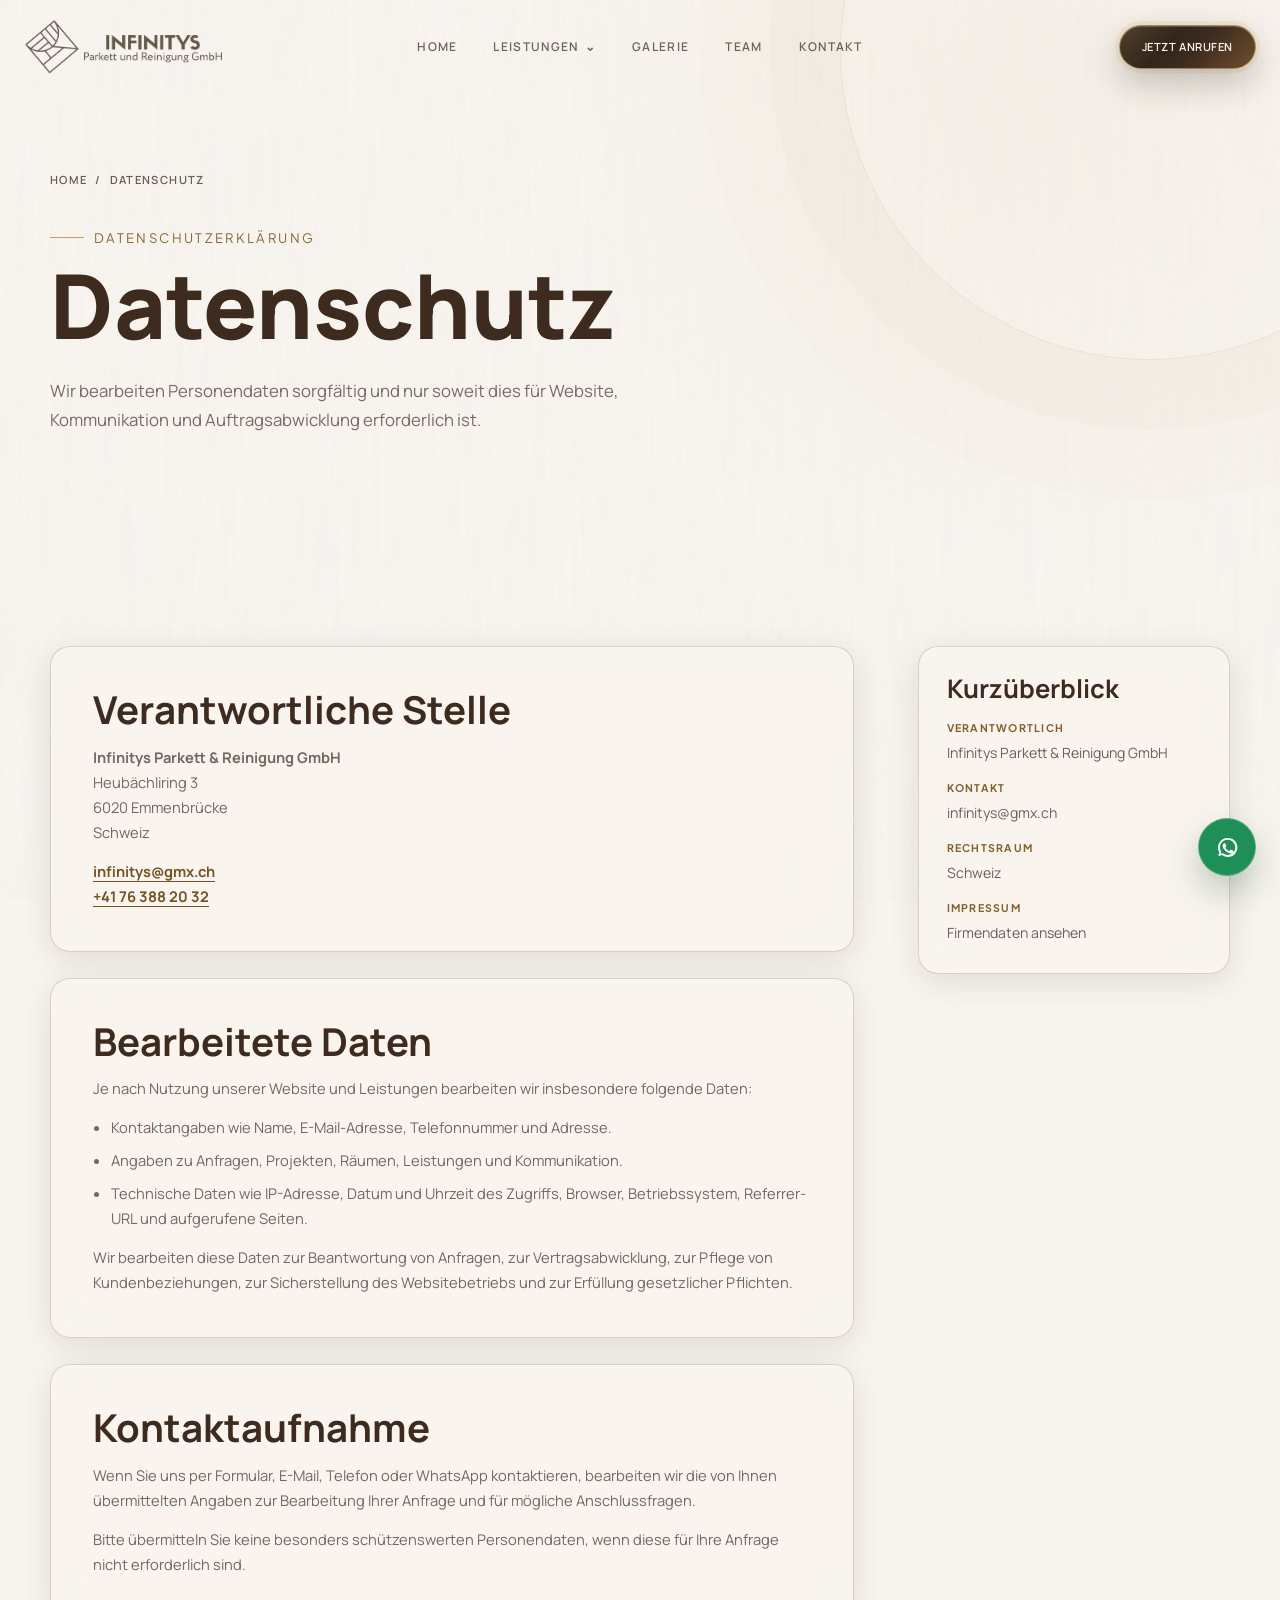
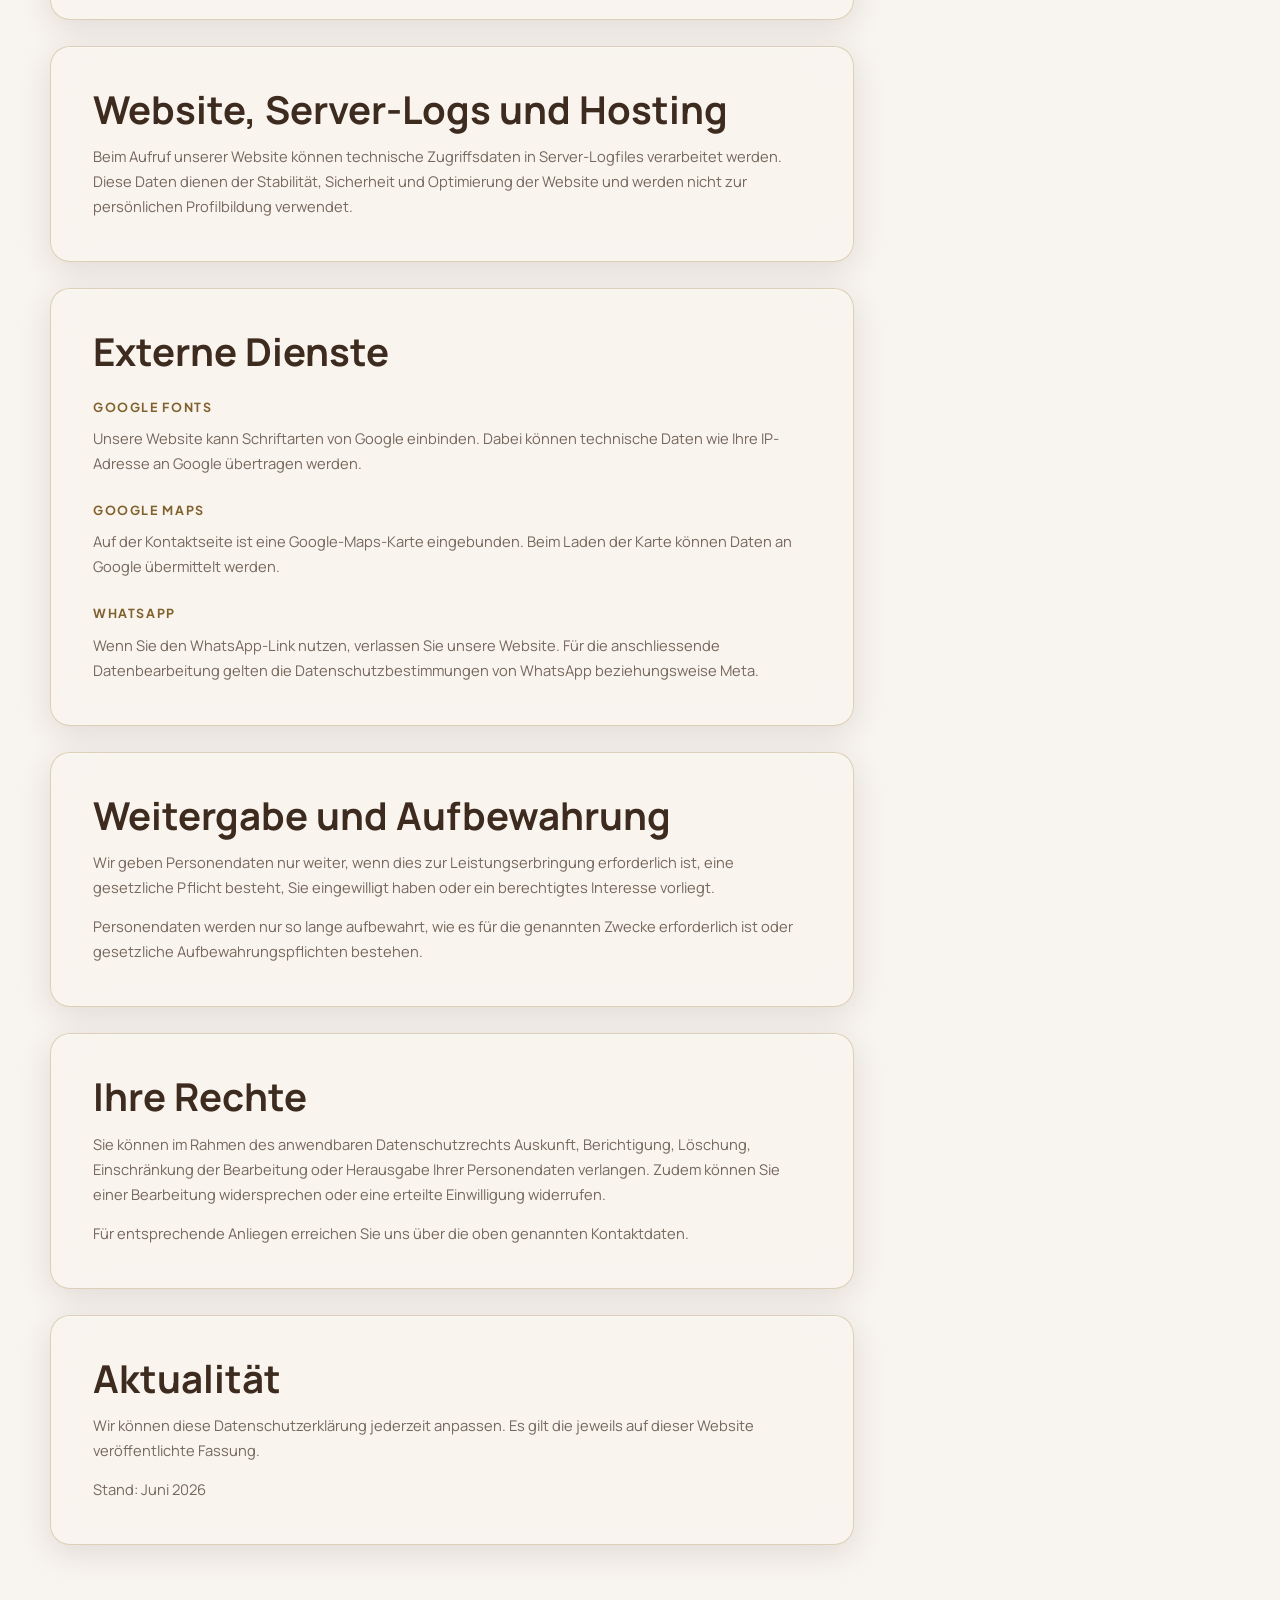
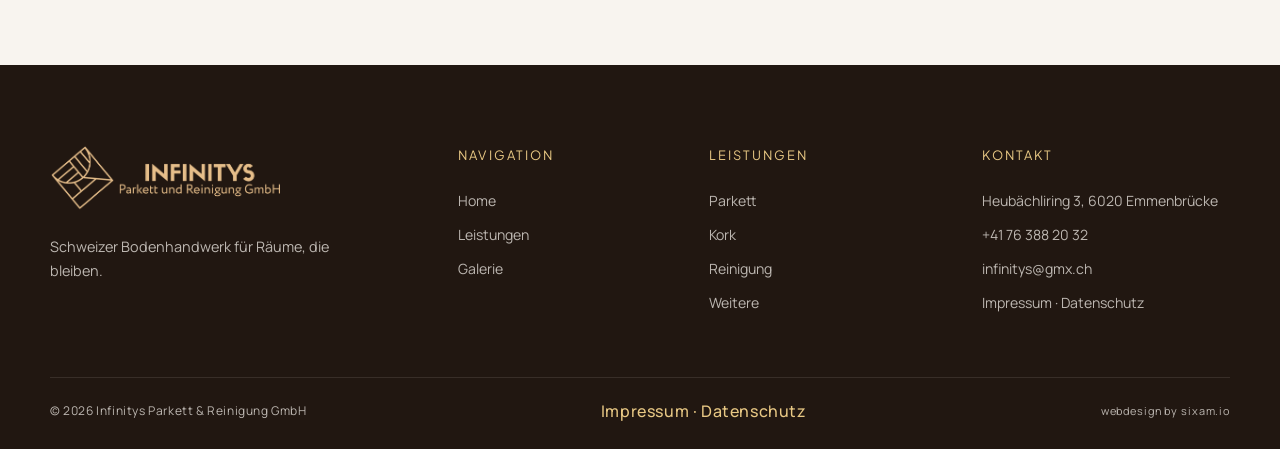
==== datenschutz.html @ 50e0384f "Initial website version" ====
<!DOCTYPE html>
<html lang="de">
<head>
  <meta charset="UTF-8">
  <meta name="viewport" content="width=device-width, initial-scale=1.0">
  <meta name="description" content="Datenschutzerklärung der Infinitys Parkett & Reinigung GmbH für Website, Kontaktaufnahme und externe Dienste.">
  <title>Datenschutz | Infinitys Parkett</title>
  <link rel="stylesheet" href="css/base.css">
  <link rel="stylesheet" href="css/nav.css">
  <link rel="stylesheet" href="css/animations.css">
  <link rel="stylesheet" href="css/pages.css">
  <link rel="icon" type="image/png" href="assets/favicon.png">
</head>
<body>
  <header class="site-header"><div class="nav-shell"><a class="brand-logo" href="index.html"><img src="assets/logofull.png" alt="Infinitys Parkett"></a><nav class="desktop-nav" aria-label="Hauptnavigation"><a class="nav-link" href="index.html">Home</a><div class="nav-services"><button class="nav-link" type="button" aria-expanded="false" aria-haspopup="true">Leistungen <span>⌄</span></button><div class="dropdown-panel glass"><div class="dropdown-grid"><a class="dropdown-item" href="parkett.html">Parkett</a><a class="dropdown-item" href="kork.html">Kork</a><a class="dropdown-item" href="laminat.html">Laminat</a><a class="dropdown-item" href="teppich.html">Teppich</a><a class="dropdown-item" href="pvc.html">PVC</a><a class="dropdown-item" href="reinigung.html">Reinigung</a><a class="dropdown-item" href="weitere-leistungen.html">Weitere Leistungen</a></div></div></div><a class="nav-link" href="galerie.html">Galerie</a><a class="nav-link" href="team.html">Team</a><a class="nav-link" href="kontakt.html">Kontakt</a></nav><a class="btn btn-primary nav-cta" href="tel:+41763882032">Jetzt anrufen</a><button class="menu-toggle" type="button" aria-label="Menü öffnen" aria-expanded="false"><span class="menu-toggle-lines"></span></button></div></header>
  <nav class="mobile-menu" aria-label="Mobile Navigation"><div class="mobile-menu-inner"><a class="mobile-link" href="index.html">Home</a><button class="mobile-accordion-toggle" type="button" aria-expanded="false">Leistungen <span>+</span></button><div class="mobile-submenu"><a href="parkett.html">Parkett</a><a href="kork.html">Kork</a><a href="laminat.html">Laminat</a><a href="teppich.html">Teppich</a><a href="pvc.html">PVC</a><a href="reinigung.html">Reinigung</a><a href="weitere-leistungen.html">Weitere</a></div><a class="mobile-link" href="galerie.html">Galerie</a><a class="mobile-link" href="team.html">Team</a><a class="mobile-link" href="kontakt.html">Kontakt</a></div></nav>

  <main>
    <section class="page-hero">
      <div class="container" data-reveal>
        <nav class="breadcrumbs" aria-label="Breadcrumb"><a href="index.html">Home</a><span>/</span><span>Datenschutz</span></nav>
        <span class="section-kicker">Datenschutzerklärung</span>
        <h1 class="page-title">Datenschutz</h1>
        <p class="page-lead">Wir bearbeiten Personendaten sorgfältig und nur soweit dies für Website, Kommunikation und Auftragsabwicklung erforderlich ist.</p>
      </div>
    </section>

    <section class="section">
      <div class="container legal-layout">
        <div class="legal-content">
          <article class="legal-card glass">
            <h2>Verantwortliche Stelle</h2>
            <p><strong>Infinitys Parkett &amp; Reinigung GmbH</strong><br>Heubächliring 3<br>6020 Emmenbrücke<br>Schweiz</p>
            <p><a href="mailto:infinitys@gmx.ch">infinitys@gmx.ch</a><br><a href="tel:+41763882032">+41 76 388 20 32</a></p>
          </article>

          <article class="legal-card glass">
            <h2>Bearbeitete Daten</h2>
            <p>Je nach Nutzung unserer Website und Leistungen bearbeiten wir insbesondere folgende Daten:</p>
            <ul>
              <li>Kontaktangaben wie Name, E-Mail-Adresse, Telefonnummer und Adresse.</li>
              <li>Angaben zu Anfragen, Projekten, Räumen, Leistungen und Kommunikation.</li>
              <li>Technische Daten wie IP-Adresse, Datum und Uhrzeit des Zugriffs, Browser, Betriebssystem, Referrer-URL und aufgerufene Seiten.</li>
            </ul>
            <p>Wir bearbeiten diese Daten zur Beantwortung von Anfragen, zur Vertragsabwicklung, zur Pflege von Kundenbeziehungen, zur Sicherstellung des Websitebetriebs und zur Erfüllung gesetzlicher Pflichten.</p>
          </article>

          <article class="legal-card glass">
            <h2>Kontaktaufnahme</h2>
            <p>Wenn Sie uns per Formular, E-Mail, Telefon oder WhatsApp kontaktieren, bearbeiten wir die von Ihnen übermittelten Angaben zur Bearbeitung Ihrer Anfrage und für mögliche Anschlussfragen.</p>
            <p>Bitte übermitteln Sie keine besonders schützenswerten Personendaten, wenn diese für Ihre Anfrage nicht erforderlich sind.</p>
          </article>

          <article class="legal-card glass">
            <h2>Website, Server-Logs und Hosting</h2>
            <p>Beim Aufruf unserer Website können technische Zugriffsdaten in Server-Logfiles verarbeitet werden. Diese Daten dienen der Stabilität, Sicherheit und Optimierung der Website und werden nicht zur persönlichen Profilbildung verwendet.</p>
          </article>

          <article class="legal-card glass">
            <h2>Externe Dienste</h2>
            <h3>Google Fonts</h3>
            <p>Unsere Website kann Schriftarten von Google einbinden. Dabei können technische Daten wie Ihre IP-Adresse an Google übertragen werden.</p>
            <h3>Google Maps</h3>
            <p>Auf der Kontaktseite ist eine Google-Maps-Karte eingebunden. Beim Laden der Karte können Daten an Google übermittelt werden.</p>
            <h3>WhatsApp</h3>
            <p>Wenn Sie den WhatsApp-Link nutzen, verlassen Sie unsere Website. Für die anschliessende Datenbearbeitung gelten die Datenschutzbestimmungen von WhatsApp beziehungsweise Meta.</p>
          </article>

          <article class="legal-card glass">
            <h2>Weitergabe und Aufbewahrung</h2>
            <p>Wir geben Personendaten nur weiter, wenn dies zur Leistungserbringung erforderlich ist, eine gesetzliche Pflicht besteht, Sie eingewilligt haben oder ein berechtigtes Interesse vorliegt.</p>
            <p>Personendaten werden nur so lange aufbewahrt, wie es für die genannten Zwecke erforderlich ist oder gesetzliche Aufbewahrungspflichten bestehen.</p>
          </article>

          <article class="legal-card glass">
            <h2>Ihre Rechte</h2>
            <p>Sie können im Rahmen des anwendbaren Datenschutzrechts Auskunft, Berichtigung, Löschung, Einschränkung der Bearbeitung oder Herausgabe Ihrer Personendaten verlangen. Zudem können Sie einer Bearbeitung widersprechen oder eine erteilte Einwilligung widerrufen.</p>
            <p>Für entsprechende Anliegen erreichen Sie uns über die oben genannten Kontaktdaten.</p>
          </article>

          <article class="legal-card glass">
            <h2>Aktualität</h2>
            <p>Wir können diese Datenschutzerklärung jederzeit anpassen. Es gilt die jeweils auf dieser Website veröffentlichte Fassung.</p>
            <p>Stand: Juni 2026</p>
          </article>
        </div>

        <aside class="legal-aside glass" data-reveal>
          <h2>Kurzüberblick</h2>
          <dl>
            <div><dt>Verantwortlich</dt><dd>Infinitys Parkett &amp; Reinigung GmbH</dd></div>
            <div><dt>Kontakt</dt><dd><a href="mailto:infinitys@gmx.ch">infinitys@gmx.ch</a></dd></div>
            <div><dt>Rechtsraum</dt><dd>Schweiz</dd></div>
            <div><dt>Impressum</dt><dd><a href="impressum.html">Firmendaten ansehen</a></dd></div>
          </dl>
        </aside>
      </div>
    </section>
  </main>

  <footer class="site-footer"><div class="container footer-main"><div class="footer-brand"><img src="assets/logofull.png" alt="Infinitys Parkett"><p>Schweizer Bodenhandwerk für Räume, die bleiben.</p></div><div><h2 class="footer-title">Navigation</h2><ul class="footer-links"><li><a href="index.html">Home</a></li><li><a href="leistungen.html">Leistungen</a></li><li><a href="galerie.html">Galerie</a></li></ul></div><div><h2 class="footer-title">Leistungen</h2><ul class="footer-links"><li><a href="parkett.html">Parkett</a></li><li><a href="kork.html">Kork</a></li><li><a href="reinigung.html">Reinigung</a></li><li><a href="weitere-leistungen.html">Weitere</a></li></ul></div><div><h2 class="footer-title">Kontakt</h2><ul class="footer-links"><li>Heubächliring 3, 6020 Emmenbrücke</li><li><a href="tel:+41763882032">+41 76 388 20 32</a></li><li><a href="mailto:infinitys@gmx.ch">infinitys@gmx.ch</a></li><li><a href="impressum.html">Impressum</a> · <a href="datenschutz.html">Datenschutz</a></li></ul></div></div><div class="container footer-bottom"><span>© 2026 Infinitys Parkett &amp; Reinigung GmbH</span><strong><a href="impressum.html">Impressum</a> · <a href="datenschutz.html">Datenschutz</a></strong><a class="footer-credit" href="https://sixam.io" target="_blank" rel="noopener noreferrer">webdesign by sixam.io</a></div></footer>
  <script src="js/nav.js"></script><script src="js/reveal.js"></script>
</body>
</html>
---- css/base.css ----
@import url("https://fonts.googleapis.com/css2?family=Manrope:wght@400;500;600;700;800&family=Plus+Jakarta+Sans:wght@500;600;700&display=swap");

:root {
  --walnut: #3d2b1f;
  --walnut-deep: #211711;
  --oak-gold: #c5a059;
  --oak-light: #e8c884;
  --slate: #2f3542;
  --ivory: #f8f4ef;
  --cream: #ede8e0;
  --mist: rgba(255, 255, 255, 0.08);
  --border-glass: rgba(255, 255, 255, 0.14);
  --glass: rgba(248, 244, 239, 0.58);
  --glass-border: rgba(151, 112, 46, 0.28);
  --shadow-soft: 0 8px 32px rgba(61, 43, 31, 0.12), inset 0 1px 0 rgba(255, 255, 255, 0.35);
  --shadow-deep: 0 24px 70px rgba(41, 27, 18, 0.2), inset 0 1px 0 rgba(255, 255, 255, 0.35);
  --font-display: "Manrope", Arial, sans-serif;
  --font-body: "Manrope", Arial, sans-serif;
  --font-label: "Plus Jakarta Sans", Arial, sans-serif;
  --ease-organic: cubic-bezier(0.22, 1, 0.36, 1);
  --container: min(1180px, calc(100vw - 48px));
}

*,
*::before,
*::after {
  box-sizing: border-box;
}

html {
  scroll-behavior: smooth;
}

body {
  margin: 0;
  color: var(--walnut);
  background-color: var(--ivory);
  font-family: var(--font-body);
  font-size: 16px;
  line-height: 1.7;
  -webkit-font-smoothing: antialiased;
}

body::before {
  position: fixed;
  z-index: -1;
  inset: 0;
  content: "";
  pointer-events: none;
  opacity: 0.42;
  background-image:
    url("data:image/svg+xml,%3Csvg viewBox='0 0 220 220' xmlns='http://www.w3.org/2000/svg'%3E%3Cfilter id='n'%3E%3CfeTurbulence type='fractalNoise' baseFrequency='.62 .035' numOctaves='3' stitchTiles='stitch'/%3E%3C/filter%3E%3Crect width='100%25' height='100%25' filter='url(%23n)' opacity='.07'/%3E%3C/svg%3E"),
    radial-gradient(circle at 80% 10%, rgba(197, 160, 89, 0.14), transparent 35%);
}

body.menu-open {
  overflow: hidden;
}

img,
svg {
  display: block;
  max-width: 100%;
}

img {
  height: auto;
}

a {
  color: inherit;
  text-decoration: none;
}

a:focus-visible,
button:focus-visible,
input:focus-visible,
textarea:focus-visible,
select:focus-visible {
  outline: 3px solid var(--oak-gold);
  outline-offset: 4px;
}

button,
input,
textarea,
select {
  font: inherit;
}

button {
  color: inherit;
}

::selection {
  color: var(--ivory);
  background: var(--oak-gold);
}

.container {
  width: var(--container);
  margin-inline: auto;
}

.section {
  position: relative;
  padding: 120px 0;
}

.section-kicker {
  display: inline-flex;
  align-items: center;
  gap: 10px;
  margin-bottom: 18px;
  color: #896b34;
  font-family: var(--font-label);
  font-size: 0.82rem;
  letter-spacing: 0.18em;
  line-height: 1;
  text-transform: uppercase;
}

.section-kicker::before {
  width: 34px;
  height: 1px;
  content: "";
  background: var(--oak-gold);
}

.section-heading {
  max-width: 720px;
  margin: 0;
  font-family: var(--font-display);
  font-size: clamp(2.6rem, 5vw, 4.6rem);
  font-weight: 700;
  letter-spacing: 0;
  line-height: 1.02;
}

.section-heading em {
  color: #95743b;
  font-style: normal;
  font-weight: 500;
}

.section-copy {
  max-width: 560px;
  margin: 24px 0 0;
  color: rgba(61, 43, 31, 0.7);
}

.glass {
  border: 0.5px solid var(--glass-border);
  border-radius: 20px;
  background: var(--glass);
  box-shadow: var(--shadow-soft);
  backdrop-filter: blur(24px) saturate(160%);
  -webkit-backdrop-filter: blur(24px) saturate(160%);
}

.btn {
  position: relative;
  display: inline-flex;
  min-height: 54px;
  align-items: center;
  justify-content: center;
  gap: 12px;
  overflow: hidden;
  padding: 0 28px;
  border: 1px solid transparent;
  border-radius: 999px;
  font-size: 0.82rem;
  font-weight: 600;
  letter-spacing: 0.05em;
  line-height: 1;
  text-transform: uppercase;
  transition: transform 220ms var(--ease-organic), box-shadow 220ms ease, background 220ms ease, border-color 220ms ease;
}

.btn:hover {
  transform: translateY(-2px);
}

.btn-primary {
  color: var(--ivory);
  border-color: rgba(232, 200, 132, 0.58);
  background:
    linear-gradient(135deg, rgba(232, 200, 132, 0.24), transparent 38%),
    linear-gradient(135deg, var(--walnut-deep), var(--walnut) 56%, #6e4f2b);
  box-shadow:
    0 14px 34px rgba(33, 23, 17, 0.24),
    0 0 0 4px rgba(197, 160, 89, 0.12),
    inset 0 1px 0 rgba(255, 255, 255, 0.2);
}

.btn-primary:hover {
  border-color: rgba(232, 200, 132, 0.82);
  background:
    linear-gradient(135deg, rgba(232, 200, 132, 0.32), transparent 40%),
    linear-gradient(135deg, #130d09, var(--walnut-deep) 54%, #7d5a30);
  box-shadow:
    0 18px 42px rgba(33, 23, 17, 0.32),
    0 0 0 5px rgba(197, 160, 89, 0.18),
    inset 0 1px 0 rgba(255, 255, 255, 0.24);
}

.btn-ghost {
  border-color: rgba(61, 43, 31, 0.3);
  color: var(--walnut);
  background: rgba(248, 244, 239, 0.42);
}

.btn-ghost:hover {
  border-color: rgba(61, 43, 31, 0.52);
  background: rgba(255, 255, 255, 0.68);
}

.dark-section .btn-primary,
.cta-banner .btn-primary {
  color: var(--walnut-deep);
  background: var(--ivory);
  box-shadow: 0 10px 24px rgba(0, 0, 0, 0.14);
}

.dark-section .btn-primary:hover,
.cta-banner .btn-primary:hover {
  background: #ffffff;
  box-shadow: 0 14px 30px rgba(0, 0, 0, 0.2);
}

.whatsapp-float {
  position: fixed;
  z-index: 1100;
  right: 24px;
  bottom: 24px;
  display: grid;
  width: 58px;
  height: 58px;
  place-items: center;
  border: 1px solid rgba(255, 255, 255, 0.24);
  border-radius: 50%;
  color: #ffffff;
  background: #1f8f58;
  box-shadow: 0 16px 34px rgba(20, 82, 53, 0.26);
  transition: transform 220ms var(--ease-organic), box-shadow 220ms ease, background 220ms ease;
}

.whatsapp-float:hover {
  transform: translateY(-3px);
  background: #187a4a;
  box-shadow: 0 20px 42px rgba(20, 82, 53, 0.32);
}

.whatsapp-float svg {
  width: 29px;
  height: 29px;
  fill: currentColor;
}

.text-link {
  display: inline-flex;
  align-items: center;
  gap: 10px;
  color: #80632e;
  font-size: 0.78rem;
  font-weight: 600;
  letter-spacing: 0.1em;
  text-transform: uppercase;
}

.text-link span {
  transition: transform 250ms var(--ease-organic);
}

.text-link:hover span {
  transform: translateX(5px);
}

.wood-image {
  position: relative;
  overflow: hidden;
  background:
    linear-gradient(125deg, rgba(32, 22, 15, 0.15), rgba(197, 160, 89, 0.28)),
    repeating-linear-gradient(96deg, #4c3425 0 17px, #6e4b31 18px 38px, #bd9454 39px 40px);
}

.wood-image::after {
  position: absolute;
  inset: 0;
  content: "";
  opacity: 0.6;
  background:
    radial-gradient(ellipse at 15% 30%, transparent 0 8%, rgba(255, 255, 255, 0.12) 8.4% 8.8%, transparent 9.2%),
    linear-gradient(135deg, rgba(255, 255, 255, 0.15), transparent 45%, rgba(20, 13, 8, 0.24));
  background-size: 180px 340px, 100% 100%;
  mix-blend-mode: soft-light;
}

.icon-box {
  display: grid;
  width: 52px;
  height: 52px;
  place-items: center;
  border: 1px solid rgba(197, 160, 89, 0.36);
  border-radius: 16px;
  color: #8b6b34;
  background: rgba(255, 255, 255, 0.32);
}

.icon-box svg {
  width: 25px;
  height: 25px;
  fill: none;
  stroke: currentColor;
  stroke-linecap: round;
  stroke-linejoin: round;
  stroke-width: 1.35;
}

.site-footer {
  color: rgba(248, 244, 239, 0.72);
  background: var(--walnut-deep);
}

.footer-main {
  display: grid;
  grid-template-columns: 1.5fr 0.8fr 0.9fr 1.1fr;
  gap: 70px;
  padding: 80px 0 62px;
}

.footer-brand img {
  width: 230px;
  margin-bottom: 24px;
}

.footer-brand p {
  max-width: 320px;
  margin: 0;
  font-size: 0.9rem;
}

.footer-title {
  margin: 0 0 22px;
  color: var(--oak-light);
  font-family: var(--font-label);
  font-size: 0.8rem;
  font-weight: 400;
  letter-spacing: 0.16em;
  text-transform: uppercase;
}

.footer-links {
  display: grid;
  gap: 10px;
  margin: 0;
  padding: 0;
  list-style: none;
  font-size: 0.88rem;
}

.footer-links a {
  transition: color 200ms ease;
}

.footer-links a:hover {
  color: var(--oak-light);
}

.social-links {
  display: flex;
  gap: 10px;
  margin-top: 26px;
}

.social-links a {
  display: grid;
  width: 38px;
  height: 38px;
  place-items: center;
  border: 1px solid rgba(232, 200, 132, 0.25);
  border-radius: 50%;
  color: var(--oak-light);
  font-family: var(--font-label);
  font-size: 0.78rem;
  transition: background 200ms ease, color 200ms ease;
}

.social-links a:hover {
  color: var(--walnut-deep);
  background: var(--oak-light);
}

.footer-bottom {
  display: flex;
  align-items: center;
  justify-content: space-between;
  padding: 20px 0 24px;
  border-top: 1px solid rgba(248, 244, 239, 0.1);
  font-size: 0.75rem;
  letter-spacing: 0.05em;
}

.footer-bottom strong {
  color: var(--oak-light);
  font-family: var(--font-display);
  font-size: 1rem;
  font-style: normal;
  font-weight: 500;
}

.footer-credit {
  color: rgba(248, 244, 239, 0.72);
  font-size: 0.68rem;
  letter-spacing: 0.08em;
  text-transform: lowercase;
  transition: color 200ms ease;
}

.footer-credit:hover {
  color: var(--oak-light);
}

@media (max-width: 900px) {
  :root {
    --container: min(100% - 32px, 700px);
  }

  .section {
    padding: 88px 0;
  }

  .whatsapp-float {
    right: 18px;
    bottom: 18px;
    width: 54px;
    height: 54px;
  }

  .footer-main {
    grid-template-columns: 1.4fr 1fr;
    gap: 48px 30px;
  }
}

@media (max-width: 600px) {
  :root {
    --container: min(100% - 24px, 520px);
  }

  .section {
    padding: 72px 0;
  }

  .section-heading {
    max-width: 100%;
    font-size: clamp(2.35rem, 11vw, 3rem);
    line-height: 1.06;
    overflow-wrap: anywhere;
  }

  .section-copy {
    max-width: 100%;
  }

  .footer-main {
    grid-template-columns: 1fr;
    padding: 64px 0 44px;
  }

  .footer-bottom {
    display: grid;
    gap: 6px;
    justify-content: center;
    text-align: center;
  }
}
---- css/nav.css ----
.site-header {
  position: fixed;
  z-index: 1000;
  top: 0;
  right: 0;
  left: 0;
  transition: background 350ms ease, box-shadow 350ms ease, border-color 350ms ease;
}

.site-header.is-scrolled {
  border-bottom: 0.5px solid var(--glass-border);
  background: rgba(248, 244, 239, 0.76);
  box-shadow: 0 8px 28px rgba(61, 43, 31, 0.09);
  backdrop-filter: blur(24px) saturate(160%);
  -webkit-backdrop-filter: blur(24px) saturate(160%);
}

.nav-shell {
  display: grid;
  width: min(1320px, calc(100vw - 48px));
  height: 94px;
  margin: 0 auto;
  grid-template-columns: 1fr auto 1fr;
  align-items: center;
  gap: 30px;
  transition: height 350ms var(--ease-organic);
}

.is-scrolled .nav-shell {
  height: 76px;
}

.brand-logo {
  justify-self: start;
}

.brand-logo img {
  width: 198px;
  filter: brightness(0.42) sepia(0.45) saturate(0.8);
  transition: width 350ms var(--ease-organic);
}

.is-scrolled .brand-logo img {
  width: 174px;
}

.desktop-nav {
  display: flex;
  align-items: center;
  gap: 36px;
}

.nav-link {
  position: relative;
  padding: 34px 0;
  color: rgba(61, 43, 31, 0.72);
  font-size: 0.75rem;
  font-weight: 600;
  letter-spacing: 0.11em;
  text-transform: uppercase;
  transition: color 200ms ease, padding 350ms ease;
}

.is-scrolled .nav-link {
  padding: 25px 0;
}

.nav-link::after {
  position: absolute;
  right: 0;
  bottom: 26px;
  left: 0;
  height: 1px;
  content: "";
  transform: scaleX(0);
  transform-origin: right;
  background: var(--oak-gold);
  transition: transform 250ms var(--ease-organic), bottom 350ms ease;
}

.is-scrolled .nav-link::after {
  bottom: 18px;
}

.nav-link:hover,
.nav-link.active {
  color: var(--walnut);
}

.nav-link:hover::after,
.nav-link.active::after {
  transform: scaleX(1);
  transform-origin: left;
}

.nav-services {
  position: relative;
}

.nav-services .nav-link {
  display: flex;
  align-items: center;
  gap: 6px;
  border: 0;
  background: transparent;
  cursor: pointer;
}

.dropdown-panel {
  position: absolute;
  top: calc(100% - 7px);
  left: 50%;
  width: 540px;
  padding: 18px;
  opacity: 0;
  pointer-events: none;
  transform: translateX(-50%) translateY(-8px);
  clip-path: inset(0 0 100% 0 round 20px);
  transition: clip-path 420ms cubic-bezier(0.34, 1.56, 0.64, 1), opacity 240ms ease, transform 420ms var(--ease-organic);
}

.nav-services:hover .dropdown-panel,
.nav-services:focus-within .dropdown-panel,
.nav-services.is-open .dropdown-panel {
  opacity: 1;
  pointer-events: auto;
  transform: translateX(-50%) translateY(0);
  clip-path: inset(0 0 0 0 round 20px);
}

.dropdown-grid {
  display: grid;
  grid-template-columns: repeat(2, 1fr);
  gap: 5px;
}

.dropdown-item {
  display: flex;
  align-items: center;
  gap: 12px;
  padding: 13px;
  border-radius: 12px;
  color: rgba(61, 43, 31, 0.78);
  font-size: 0.82rem;
  font-weight: 500;
  transition: color 200ms ease, background 200ms ease, transform 200ms ease;
}

.dropdown-item svg {
  width: 18px;
  height: 18px;
  fill: none;
  stroke: var(--oak-gold);
  stroke-width: 1.4;
}

.dropdown-item:hover {
  color: var(--walnut);
  transform: translateX(3px);
  background: rgba(197, 160, 89, 0.12);
}

.nav-cta {
  min-height: 44px;
  justify-self: end;
  padding: 0 22px;
  font-size: 0.7rem;
}

.menu-toggle {
  display: none;
  width: 48px;
  height: 48px;
  place-items: center;
  padding: 0;
  border: 1px solid rgba(61, 43, 31, 0.16);
  border-radius: 50%;
  background: rgba(248, 244, 239, 0.5);
}

.menu-toggle-lines,
.menu-toggle-lines::before,
.menu-toggle-lines::after {
  display: block;
  width: 19px;
  height: 1.5px;
  content: "";
  background: var(--walnut);
  transition: transform 280ms ease, opacity 200ms ease;
}

.menu-toggle-lines {
  position: relative;
}

.menu-toggle-lines::before {
  position: absolute;
  transform: translateY(-6px);
}

.menu-toggle-lines::after {
  position: absolute;
  transform: translateY(6px);
}

.menu-toggle[aria-expanded="true"] .menu-toggle-lines {
  background: transparent;
}

.menu-toggle[aria-expanded="true"] .menu-toggle-lines::before {
  transform: rotate(45deg);
}

.menu-toggle[aria-expanded="true"] .menu-toggle-lines::after {
  transform: rotate(-45deg);
}

.mobile-menu {
  position: fixed;
  z-index: 999;
  inset: 0;
  display: grid;
  align-items: center;
  padding: 112px 24px 40px;
  opacity: 0;
  pointer-events: none;
  transform: translateY(-12px);
  color: var(--ivory);
  background: rgba(33, 23, 17, 0.97);
  transition: opacity 300ms ease, transform 350ms var(--ease-organic);
}

.mobile-menu.is-open {
  opacity: 1;
  pointer-events: auto;
  transform: translateY(0);
}

.mobile-menu-inner {
  display: grid;
  width: min(100%, 520px);
  margin: 0 auto;
  gap: 12px;
}

.mobile-link,
.mobile-accordion-toggle {
  display: flex;
  width: 100%;
  align-items: center;
  justify-content: space-between;
  padding: 6px 0;
  border: 0;
  color: var(--ivory);
  background: transparent;
  font-family: var(--font-display);
  font-size: clamp(2.4rem, 11vw, 4.5rem);
  line-height: 1;
  text-align: left;
}

.mobile-link.active {
  color: var(--oak-light);
}

.mobile-submenu {
  display: grid;
  max-height: 0;
  grid-template-columns: repeat(2, 1fr);
  gap: 0 16px;
  overflow: hidden;
  transition: max-height 400ms var(--ease-organic), padding 300ms ease;
}

.mobile-submenu.is-open {
  max-height: 290px;
  padding: 10px 0 18px;
}

.mobile-submenu a {
  padding: 8px 0;
  color: var(--oak-light);
  font-size: 0.76rem;
  letter-spacing: 0.1em;
  text-transform: uppercase;
}

@media (max-width: 1050px) {
  .desktop-nav,
  .nav-cta {
    display: none;
  }

  .nav-shell {
    width: min(100% - 32px, 900px);
    height: 80px;
    grid-template-columns: 1fr auto;
  }

  .brand-logo img,
  .is-scrolled .brand-logo img {
    width: 176px;
  }

  .menu-toggle {
    display: grid;
  }
}

@media (max-width: 600px) {
  .nav-shell {
    width: calc(100% - 24px);
  }

  .brand-logo img,
  .is-scrolled .brand-logo img {
    width: 158px;
  }
}
---- css/animations.css ----
.hero-reveal {
  opacity: 0;
  transform: translateY(24px);
  animation: hero-in 900ms var(--ease-organic) forwards;
}

.hero-reveal:nth-child(1) { animation-delay: 120ms; }
.hero-reveal:nth-child(2) { animation-delay: 200ms; }
.hero-reveal:nth-child(3) { animation-delay: 280ms; }
.hero-reveal:nth-child(4) { animation-delay: 360ms; }
.hero-reveal:nth-child(5) { animation-delay: 440ms; }

@keyframes hero-in {
  to {
    opacity: 1;
    transform: translateY(0);
  }
}

[data-reveal] {
  opacity: 0;
  transform: translateY(28px);
  transition: opacity 700ms ease-out, transform 700ms var(--ease-organic);
}

[data-reveal].is-visible {
  opacity: 1;
  transform: translateY(0);
}

[data-reveal-group] > * {
  opacity: 0;
  transform: translateY(28px);
  transition: opacity 650ms ease-out, transform 650ms var(--ease-organic);
}

[data-reveal-group].is-visible > * {
  opacity: 1;
  transform: translateY(0);
}

[data-reveal-group].is-visible > *:nth-child(2) { transition-delay: 60ms; }
[data-reveal-group].is-visible > *:nth-child(3) { transition-delay: 120ms; }
[data-reveal-group].is-visible > *:nth-child(4) { transition-delay: 180ms; }
[data-reveal-group].is-visible > *:nth-child(5) { transition-delay: 240ms; }
[data-reveal-group].is-visible > *:nth-child(6) { transition-delay: 300ms; }

@media (prefers-reduced-motion: reduce) {
  html {
    scroll-behavior: auto;
  }

  *,
  *::before,
  *::after {
    scroll-behavior: auto !important;
    animation-duration: 0.01ms !important;
    animation-iteration-count: 1 !important;
    transition-duration: 0.01ms !important;
  }

  [data-reveal],
  [data-reveal-group] > *,
  .hero-reveal {
    opacity: 1;
    transform: none;
  }
}
---- css/pages.css ----
.page-hero {
  position: relative;
  overflow: hidden;
  padding: 170px 0 92px;
}

.page-hero::after {
  position: absolute;
  z-index: -1;
  top: -260px;
  right: -180px;
  width: 620px;
  height: 620px;
  border: 1px solid rgba(197, 160, 89, 0.2);
  border-radius: 50%;
  content: "";
  box-shadow:
    0 0 0 70px rgba(197, 160, 89, 0.03),
    0 0 0 140px rgba(197, 160, 89, 0.02);
}

.breadcrumbs {
  display: flex;
  flex-wrap: wrap;
  gap: 8px;
  margin-bottom: 30px;
  color: rgba(61, 43, 31, 0.76);
  font-size: 0.7rem;
  font-weight: 600;
  letter-spacing: 0.12em;
  text-transform: uppercase;
}

.breadcrumbs a:hover {
  color: #84632d;
}

.page-title {
  max-width: 950px;
  margin: 0;
  font-family: var(--font-display);
  font-size: clamp(3.6rem, 7vw, 6.8rem);
  font-weight: 800;
  letter-spacing: 0;
  line-height: 0.95;
}

.page-title em {
  display: block;
  color: #947139;
  font-style: normal;
  font-weight: 500;
}

.page-lead {
  max-width: 620px;
  margin: 30px 0 0;
  color: rgba(61, 43, 31, 0.68);
  font-size: 1.05rem;
}

.dark-section {
  color: var(--ivory);
  background: var(--walnut);
}

.dark-section .section-kicker {
  color: var(--oak-light);
}

.dark-section .section-kicker::before {
  background: var(--oak-light);
}

.dark-section .section-copy {
  color: rgba(248, 244, 239, 0.68);
}

.services-overview {
  display: grid;
  grid-template-columns: repeat(2, 1fr);
  gap: 22px;
}

.overview-card {
  position: relative;
  min-height: 380px;
  overflow: hidden;
  padding: 38px;
  transition:
    transform 320ms var(--ease-organic),
    box-shadow 320ms ease;
}

.overview-card:nth-child(3n) {
  min-height: 450px;
}

.overview-card::before {
  position: absolute;
  top: 0;
  bottom: 0;
  left: 0;
  width: 3px;
  content: "";
  transform: scaleY(0);
  transform-origin: bottom;
  background: var(--oak-gold);
  transition: transform 280ms var(--ease-organic);
}

.overview-card:hover {
  transform: translateY(-5px);
  box-shadow: var(--shadow-deep);
}

.overview-card:hover::before {
  transform: scaleY(1);
  transform-origin: top;
}

.overview-card h2 {
  margin: 30px 0 12px;
  font-family: var(--font-display);
  font-size: 3rem;
  font-weight: 700;
  letter-spacing: 0;
  line-height: 1.05;
}

.overview-card p {
  max-width: 480px;
  margin: 0;
  color: rgba(61, 43, 31, 0.64);
  font-size: 0.9rem;
}

.benefit-list {
  display: grid;
  gap: 8px;
  margin: 22px 0 30px;
  padding: 0;
  list-style: none;
  color: rgba(61, 43, 31, 0.74);
  font-size: 0.8rem;
}

.benefit-list li::before {
  margin-right: 10px;
  color: var(--oak-gold);
  content: "—";
}

.service-feature {
  display: grid;
  grid-template-columns: 1fr 1fr;
  align-items: center;
  gap: clamp(50px, 9vw, 120px);
}

.service-feature.reverse .feature-image {
  order: 2;
}

.feature-image {
  min-height: 540px;
  border-radius: 22px 140px 22px 22px;
  box-shadow: var(--shadow-deep);
}

.service-feature.reverse .feature-image {
  border-radius: 140px 22px 22px 22px;
}

.feature-copy h2,
.detail-copy h2 {
  margin: 0 0 20px;
  font-family: var(--font-display);
  font-size: clamp(2.6rem, 4.6vw, 4.4rem);
  font-weight: 700;
  letter-spacing: 0;
  line-height: 1.02;
  overflow-wrap: anywhere;
}

.feature-copy p,
.detail-copy p {
  color: rgba(61, 43, 31, 0.68);
}

.detail-hero-grid {
  display: grid;
  grid-template-columns: 1.05fr 0.75fr;
  align-items: end;
  gap: 60px;
}

.detail-hero-grid > *,
.detail-grid > *,
.service-feature > * {
  min-width: 0;
}

.detail-hero-image {
  width: 100%;
  min-height: 440px;
  border-radius: 180px 180px 24px 24px;
  box-shadow: var(--shadow-deep);
}

.detail-hero-picture {
  display: block;
  max-width: 100%;
  aspect-ratio: 724 / 543;
  overflow: hidden;
}

.detail-hero-picture img {
  width: 100%;
  height: 100%;
  object-fit: cover;
}

.cleaning-image {
  position: relative;
  overflow: hidden;
  background:
    linear-gradient(145deg, rgba(61, 43, 31, 0.06), rgba(197, 160, 89, 0.28)),
    radial-gradient(
      circle at 72% 24%,
      rgba(255, 255, 255, 0.9) 0 8%,
      transparent 8.5%
    ),
    repeating-linear-gradient(135deg, #e9dfd0 0 24px, #f8f4ef 24px 48px);
}

.cleaning-image::after {
  position: absolute;
  inset: 24px;
  border: 1px solid rgba(197, 160, 89, 0.42);
  border-radius: 160px 160px 16px 16px;
  content: "";
}

.cleaning-services {
  grid-template-columns: repeat(3, 1fr);
}

.detail-grid {
  display: grid;
  grid-template-columns: 1.1fr 0.75fr;
  gap: clamp(50px, 9vw, 120px);
}

.detail-aside {
  align-self: start;
  padding: 32px;
}

.detail-aside h3 {
  margin: 0 0 18px;
  font-family: var(--font-display);
  font-size: 2rem;
}

.fact-list {
  display: grid;
  gap: 0;
  margin: 0;
  padding: 0;
  list-style: none;
}

.fact-list li {
  display: flex;
  justify-content: space-between;
  gap: 20px;
  padding: 13px 0;
  border-bottom: 1px solid rgba(61, 43, 31, 0.12);
  font-size: 0.78rem;
}

.fact-list strong {
  color: #80612e;
  font-weight: 600;
}

.steps-grid {
  display: grid;
  grid-template-columns: repeat(3, 1fr);
  gap: 18px;
  margin-top: 50px;
}

.step-card {
  padding: 30px;
}

.step-card span {
  color: #8c6a32;
  font-family: var(--font-display);
  font-size: 2rem;
  font-style: normal;
}

.step-card h3 {
  margin: 30px 0 9px;
  font-family: var(--font-display);
  font-size: 1.7rem;
}

.step-card p {
  margin: 0;
  color: rgba(61, 43, 31, 0.62);
  font-size: 0.82rem;
}

.gallery-filters {
  display: flex;
  flex-wrap: wrap;
  gap: 9px;
  margin-bottom: 40px;
}

.filter-btn {
  padding: 10px 20px;
  border: 1px solid rgba(61, 43, 31, 0.17);
  border-radius: 999px;
  color: rgba(61, 43, 31, 0.68);
  background: transparent;
  font-size: 0.72rem;
  font-weight: 600;
  letter-spacing: 0.08em;
  text-transform: uppercase;
  cursor: pointer;
  transition:
    color 220ms ease,
    background 220ms ease,
    border-color 220ms ease;
}

.filter-btn.active,
.filter-btn:hover {
  border-color: var(--oak-gold);
  color: var(--walnut-deep);
  background: var(--oak-gold);
}

.gallery-grid {
  columns: 3;
  column-gap: 16px;
}

.gallery-item {
  position: relative;
  width: 100%;
  min-height: 270px;
  margin: 0 0 16px;
  break-inside: avoid;
  overflow: hidden;
  border: 0;
  border-radius: 20px;
  cursor: pointer;
}

.gallery-item.tall {
  min-height: 500px;
}
.gallery-item.wide {
  min-height: 350px;
}
.gallery-item[hidden] {
  display: none;
}

.gallery-item::before {
  position: absolute;
  z-index: 1;
  inset: 0;
  content: "";
  background: linear-gradient(to top, rgba(33, 23, 17, 0.8), transparent 50%);
}

.gallery-overlay {
  position: absolute;
  z-index: 2;
  right: 16px;
  bottom: 16px;
  left: 16px;
  padding: 17px;
  color: var(--ivory);
  transform: translateY(calc(100% + 20px));
  background: rgba(45, 31, 22, 0.58);
  transition: transform 340ms var(--ease-organic);
}

.gallery-item:hover .gallery-overlay,
.gallery-item:focus .gallery-overlay {
  transform: translateY(0);
}

.gallery-overlay small {
  color: var(--oak-light);
  font-family: var(--font-label);
  letter-spacing: 0.14em;
  text-transform: uppercase;
}

.gallery-overlay strong {
  display: block;
  margin-top: 3px;
  font-family: var(--font-display);
  font-size: 1.35rem;
  font-weight: 500;
}

.lightbox {
  position: fixed;
  z-index: 2000;
  inset: 0;
  display: grid;
  place-items: center;
  padding: 30px;
  opacity: 0;
  pointer-events: none;
  color: var(--ivory);
  background: rgba(25, 17, 12, 0.94);
  transition: opacity 250ms ease;
}

.lightbox.is-open {
  opacity: 1;
  pointer-events: auto;
}

.lightbox-image {
  width: min(880px, calc(100vw - 120px));
  min-height: min(72vh, 700px);
  border-radius: 24px;
}

.lightbox-caption {
  margin-top: 20px;
  font-family: var(--font-display);
  font-size: 1.8rem;
  text-align: center;
}

.lightbox-btn {
  position: absolute;
  display: grid;
  width: 48px;
  height: 48px;
  place-items: center;
  border: 1px solid rgba(232, 200, 132, 0.3);
  border-radius: 50%;
  color: var(--oak-light);
  background: transparent;
  font-size: 1.5rem;
  cursor: pointer;
}

.lightbox-close {
  top: 24px;
  right: 24px;
}
.lightbox-prev {
  top: 50%;
  left: 24px;
}
.lightbox-next {
  top: 50%;
  right: 24px;
}

.team-intro {
  display: grid;
  grid-template-columns: 1fr 1fr;
  gap: 80px;
}

.team-grid {
  display: flex;
  flex-wrap: wrap;
  justify-content: center;
  gap: 24px;
}

.team-card {
  width: calc(33.333% - 16px);
  min-width: 280px;
  padding: 36px;
  text-align: center;
}

.avatar {
  position: relative;
  width: 160px;
  height: 160px;
  margin: 0 auto 26px;
  border: 1px solid rgba(197, 160, 89, 0.48);
  border-radius: 50%;
  background:
    radial-gradient(circle at 50% 34%, #d6b981 0 20%, transparent 20.5%),
    radial-gradient(circle at 50% 100%, #6e4b31 0 43%, transparent 43.5%),
    linear-gradient(145deg, #e8dbc6, #b68b53);
  box-shadow: inset 0 0 0 8px rgba(248, 244, 239, 0.62);
}

.team-card h2 {
  margin: 0;
  font-family: var(--font-display);
  font-size: 2.35rem;
  font-weight: 600;
  line-height: 1;
}

.team-role {
  display: block;
  margin: 10px 0 19px;
  color: #85642e;
  font-size: 0.65rem;
  font-weight: 600;
  letter-spacing: 0.16em;
  text-transform: uppercase;
}

.team-divider {
  width: 40px;
  height: 1px;
  margin: 0 auto 18px;
  background: var(--oak-gold);
}

.team-card p {
  margin: 0;
  color: rgba(61, 43, 31, 0.62);
  font-size: 0.84rem;
}

.contact-grid {
  display: grid;
  grid-template-columns: 1.05fr 0.85fr;
  gap: 28px;
}

.contact-form,
.contact-info {
  padding: clamp(28px, 5vw, 54px);
}

.form-grid {
  display: grid;
  grid-template-columns: 1fr 1fr;
  gap: 24px 20px;
}

.form-field {
  position: relative;
}

.form-field.full {
  grid-column: 1 / -1;
}

.form-field input,
.form-field textarea,
.form-field select {
  width: 100%;
  padding: 24px 0 9px;
  border: 0;
  border-bottom: 1px solid rgba(61, 43, 31, 0.25);
  border-radius: 0;
  outline: 0;
  color: var(--walnut);
  background: transparent;
}

.form-field textarea {
  min-height: 135px;
  resize: vertical;
}

.form-field label {
  position: absolute;
  top: 22px;
  left: 0;
  color: rgba(61, 43, 31, 0.55);
  font-size: 0.78rem;
  pointer-events: none;
  transition:
    top 180ms ease,
    color 180ms ease,
    font-size 180ms ease;
}

.form-field select + label,
.form-field input:focus + label,
.form-field input:not(:placeholder-shown) + label,
.form-field textarea:focus + label,
.form-field textarea:not(:placeholder-shown) + label {
  top: 2px;
  color: #80612e;
  font-size: 0.62rem;
  letter-spacing: 0.08em;
  text-transform: uppercase;
}

.form-field input:focus,
.form-field textarea:focus,
.form-field select:focus {
  border-bottom-color: var(--oak-gold);
}

.form-submit {
  margin-top: 32px;
}

.form-status {
  min-height: 24px;
  margin: 18px 0 0;
  color: #795a29;
  font-size: 0.8rem;
}

.map-placeholder {
  display: grid;
  min-height: 310px;
  place-items: center;
  border: 1px solid rgba(197, 160, 89, 0.55);
  border-radius: 20px;
  color: var(--oak-light);
  background:
    linear-gradient(rgba(61, 43, 31, 0.84), rgba(61, 43, 31, 0.84)),
    repeating-linear-gradient(45deg, #c5a059 0 1px, transparent 1px 30px);
  font-family: var(--font-display);
  font-size: 2rem;
}

.map-embed {
  min-height: 310px;
  overflow: hidden;
  border: 1px solid rgba(197, 160, 89, 0.55);
  border-radius: 20px;
  box-shadow: inset 0 1px 0 rgba(255, 255, 255, 0.3);
}

.map-embed iframe {
  display: block;
  width: 100%;
  height: 310px;
  border: 0;
  filter: sepia(0.18) saturate(0.72) contrast(0.96);
}

.contact-list {
  display: grid;
  gap: 22px;
  margin-top: 34px;
}

.contact-list h3 {
  margin: 0 0 3px;
  color: #85642e;
  font-family: var(--font-label);
  font-size: 0.72rem;
  font-weight: 400;
  letter-spacing: 0.15em;
  text-transform: uppercase;
}

.contact-list p {
  margin: 0;
  color: rgba(61, 43, 31, 0.68);
  font-size: 0.88rem;
}

.legal-layout {
  display: grid;
  grid-template-columns: minmax(0, 0.72fr) minmax(280px, 0.28fr);
  align-items: start;
  gap: clamp(28px, 5vw, 70px);
}

.legal-content {
  display: grid;
  gap: 26px;
}

.legal-card {
  padding: clamp(26px, 4vw, 42px);
}

.legal-card h2 {
  margin: 0 0 14px;
  font-family: var(--font-display);
  font-size: clamp(1.75rem, 3vw, 2.45rem);
  line-height: 1.08;
}

.legal-card h3 {
  margin: 24px 0 8px;
  color: #80612e;
  font-family: var(--font-label);
  font-size: 0.78rem;
  letter-spacing: 0.13em;
  text-transform: uppercase;
}

.legal-card p,
.legal-card li {
  color: rgba(61, 43, 31, 0.7);
  font-size: 0.92rem;
}

.legal-card p {
  margin: 0 0 14px;
}

.legal-card p:last-child {
  margin-bottom: 0;
}

.legal-card ul {
  display: grid;
  gap: 8px;
  margin: 0 0 14px;
  padding-left: 18px;
}

.legal-card a {
  color: #735424;
  font-weight: 700;
  text-decoration: underline;
  text-decoration-thickness: 1px;
  text-underline-offset: 4px;
}

.legal-aside {
  position: sticky;
  top: 110px;
  padding: 28px;
}

.legal-aside h2 {
  margin: 0 0 16px;
  font-family: var(--font-display);
  font-size: 1.6rem;
  line-height: 1.1;
}

.legal-aside dl {
  display: grid;
  gap: 14px;
  margin: 0;
}

.legal-aside dt {
  color: #80612e;
  font-family: var(--font-label);
  font-size: 0.66rem;
  font-weight: 700;
  letter-spacing: 0.12em;
  text-transform: uppercase;
}

.legal-aside dd {
  margin: 4px 0 0;
  color: rgba(61, 43, 31, 0.74);
  font-size: 0.88rem;
}

.page-cta {
  position: relative;
  display: flex;
  scroll-margin-top: 120px;
  align-items: center;
  justify-content: space-between;
  gap: 35px;
  overflow: hidden;
  padding: 48px;
  color: var(--ivory);
  border-color: rgba(232, 200, 132, 0.2);
  background:
    linear-gradient(135deg, rgba(232, 200, 132, 0.18), transparent 36%),
    radial-gradient(
      circle at 84% 18%,
      rgba(232, 200, 132, 0.14),
      transparent 28%
    ),
    var(--walnut-deep);
}

.page-cta::before,
.page-cta::after {
  position: absolute;
  content: "";
  pointer-events: none;
}

.page-cta::before {
  inset: 18px;
  border: 1px solid rgba(232, 200, 132, 0.12);
  border-radius: 16px;
}

.page-cta::after {
  top: -35%;
  right: -8%;
  width: 360px;
  height: 360px;
  border: 1px solid rgba(232, 200, 132, 0.16);
  border-radius: 50%;
  box-shadow: 0 0 0 64px rgba(232, 200, 132, 0.03);
}

.page-cta > * {
  position: relative;
  z-index: 1;
}

.page-cta-copy {
  max-width: 720px;
}

.page-cta .section-kicker {
  color: var(--oak-light);
}

.page-cta .section-kicker::before {
  background: var(--oak-light);
}

.page-cta h2 {
  margin: 0;
  font-family: var(--font-display);
  font-size: clamp(2.3rem, 4.4vw, 4rem);
  font-weight: 700;
  letter-spacing: 0;
  line-height: 1.06;
}

.page-cta p {
  max-width: 600px;
  margin: 18px 0 0;
  color: rgba(248, 244, 239, 0.72);
}

.page-cta-points {
  display: flex;
  flex-wrap: wrap;
  gap: 10px;
  margin: 28px 0 32px;
}

.page-cta-points span {
  display: inline-flex;
  min-height: 38px;
  align-items: center;
  padding: 0 14px;
  border: 1px solid rgba(232, 200, 132, 0.2);
  border-radius: 999px;
  color: rgba(248, 244, 239, 0.84);
  background: rgba(248, 244, 239, 0.06);
  font-family: var(--font-label);
  font-size: 0.7rem;
  font-weight: 600;
  letter-spacing: 0.1em;
  text-transform: uppercase;
}

.page-cta-premium {
  display: grid;
  min-height: 420px;
  grid-template-columns: minmax(0, 1fr) 340px;
  align-items: center;
  padding: clamp(42px, 7vw, 78px);
}

.page-cta-visual {
  position: relative;
  display: grid;
  width: 340px;
  height: 340px;
  justify-self: end;
  place-items: center;
}

.page-cta-visual::before {
  position: absolute;
  inset: 26px;
  border: 1px solid rgba(232, 200, 132, 0.2);
  border-radius: 50%;
  content: "";
}

.wood-swatch {
  position: absolute;
  display: block;
  width: 168px;
  height: 86px;
  border: 1px solid rgba(255, 255, 255, 0.18);
  border-radius: 16px;
  box-shadow: 0 22px 42px rgba(0, 0, 0, 0.24);
}

.swatch-oak {
  top: 28px;
  left: 8px;
  transform: rotate(-14deg);
  background:
    linear-gradient(90deg, rgba(255, 255, 255, 0.18), transparent 24%),
    repeating-linear-gradient(
      90deg,
      #d4ad65 0 10px,
      #ba8b43 10px 12px,
      #e2c17b 12px 25px
    );
}

.swatch-smoked {
  top: 106px;
  right: 6px;
  transform: rotate(10deg);
  background:
    linear-gradient(90deg, rgba(255, 255, 255, 0.12), transparent 28%),
    repeating-linear-gradient(
      90deg,
      #5a3f2a 0 12px,
      #2e2118 12px 15px,
      #755337 15px 30px
    );
}

.swatch-natural {
  bottom: 34px;
  left: 42px;
  transform: rotate(-3deg);
  background:
    linear-gradient(90deg, rgba(255, 255, 255, 0.2), transparent 32%),
    repeating-linear-gradient(
      90deg,
      #eed49b 0 9px,
      #c99d59 9px 11px,
      #f5dfac 11px 24px
    );
}

.page-cta-visual strong,
.page-cta-visual small {
  position: relative;
  z-index: 1;
  display: block;
  width: 168px;
  text-align: center;
}

.page-cta-visual strong {
  display: flex;
  width: 172px;
  height: 172px;
  flex-direction: column;
  align-items: center;
  justify-content: center;
  gap: 2px;
  border: 1px solid rgba(232, 200, 132, 0.22);
  border-radius: 50%;
  color: var(--ivory);
  background: rgba(33, 23, 17, 0.42);
  box-shadow: 0 18px 44px rgba(0, 0, 0, 0.2);
  font-family: var(--font-display);
  font-size: 1.75rem;
  line-height: 1;
  text-shadow: 0 2px 18px rgba(0, 0, 0, 0.32);
  backdrop-filter: blur(12px);
  -webkit-backdrop-filter: blur(12px);
}

.page-cta-visual strong span:first-child {
  font-size: 2.35rem;
}

.page-cta-visual small {
  position: absolute;
  bottom: 110px;
  left: 50%;
  transform: translateX(-50%);
  color: var(--oak-light);
  font-family: var(--font-label);
  font-size: 0.64rem;
  font-weight: 600;
  letter-spacing: 0.09em;
  line-height: 1.4;
  text-transform: uppercase;
}

@media (max-width: 900px) {
  .page-hero {
    padding: 136px 0 76px;
  }

  .section {
    padding: 86px 0;
  }

  .services-overview,
  .service-feature,
  .detail-hero-grid,
  .detail-grid,
  .team-intro,
  .contact-grid {
    grid-template-columns: 1fr;
  }

  .detail-hero-grid {
    align-items: start;
    gap: 38px;
  }

  .detail-grid,
  .service-feature {
    gap: 34px;
  }

  .service-feature.reverse .feature-image {
    order: 0;
  }

  .steps-grid {
    grid-template-columns: 1fr;
  }

  .gallery-grid {
    columns: 2;
  }

  .team-card {
    width: calc(50% - 12px);
  }

  .legal-layout {
    grid-template-columns: 1fr;
  }

  .legal-aside {
    position: static;
  }
}

@media (max-width: 600px) {
  :root {
    --container: min(100% - 32px, 1180px);
  }

  .page-hero {
    padding: 118px 0 54px;
  }

  .breadcrumbs {
    gap: 6px;
    margin-bottom: 20px;
    font-size: 0.62rem;
    letter-spacing: 0.08em;
  }

  .section-kicker {
    gap: 8px;
    margin-bottom: 14px;
    font-size: 0.68rem;
    letter-spacing: 0.12em;
  }

  .section-kicker::before {
    width: 24px;
  }

  .page-title {
    font-size: clamp(2.55rem, 13.5vw, 4.15rem);
    line-height: 0.98;
  }

  .page-lead {
    margin-top: 20px;
    font-size: 0.95rem;
    line-height: 1.6;
  }

  .section {
    padding: 68px 0;
  }

  .section-heading,
  .feature-copy h2,
  .detail-copy h2 {
    font-size: clamp(2rem, 10vw, 3rem);
    line-height: 1.06;
  }

  .feature-copy p,
  .detail-copy p {
    font-size: 0.95rem;
    line-height: 1.65;
  }

  .services-overview {
    gap: 14px;
  }

  .overview-card,
  .overview-card:nth-child(3n) {
    min-height: 380px;
    padding: 28px;
  }

  .feature-image,
  .detail-hero-image {
    min-height: 300px;
    border-radius: 96px 96px 18px 18px;
  }

  .detail-hero-picture {
    min-height: 0;
  }

  .detail-aside {
    padding: 24px;
    border-radius: 18px;
  }

  .detail-aside h3 {
    font-size: 1.55rem;
    line-height: 1.1;
  }

  .fact-list li {
    gap: 14px;
    align-items: flex-start;
    font-size: 0.74rem;
  }

  .steps-grid {
    gap: 14px;
    margin-top: 30px;
  }

  .step-card {
    padding: 24px;
    border-radius: 18px;
  }

  .step-card span {
    font-size: 1.45rem;
  }

  .step-card h3 {
    margin: 18px 0 8px;
    font-size: 1.35rem;
  }

  .step-card p {
    font-size: 0.8rem;
    line-height: 1.55;
  }

  .gallery-grid {
    columns: 1;
  }

  .gallery-item .gallery-overlay {
    transform: translateY(0);
  }

  .lightbox {
    padding: 70px 12px;
  }

  .lightbox-image {
    width: calc(100vw - 24px);
    min-height: 60vh;
  }

  .lightbox-prev,
  .lightbox-next {
    top: auto;
    bottom: 18px;
  }

  .team-card {
    width: 100%;
  }

  .form-grid {
    grid-template-columns: 1fr;
  }

  .legal-card {
    border-radius: 18px;
  }

  .page-cta {
    display: grid;
    gap: 24px;
    padding: 32px 24px;
    border-radius: 18px;
  }

  .page-cta::before {
    inset: 12px;
    border-radius: 14px;
  }

  .page-cta-premium {
    min-height: auto;
    grid-template-columns: 1fr;
    gap: 24px;
  }

  .page-cta h2 {
    font-size: clamp(1.9rem, 9.5vw, 2.8rem);
    line-height: 1.08;
  }

  .page-cta p {
    margin-top: 14px;
    font-size: 0.9rem;
    line-height: 1.55;
  }

  .page-cta .btn {
    width: 100%;
    padding-inline: 18px;
    text-align: center;
  }

  .page-cta-points {
    gap: 8px;
    margin: 20px 0 24px;
  }

  .page-cta-points span {
    min-height: 34px;
    width: 100%;
    justify-content: center;
    text-align: center;
    font-size: 0.62rem;
    letter-spacing: 0.08em;
  }

  .page-cta-visual {
    width: min(100%, 228px);
    height: 216px;
    justify-self: center;
  }

  .page-cta-visual::before {
    inset: 18px;
  }

  .page-cta-visual strong {
    width: 132px;
    height: 132px;
    font-size: 1.35rem;
  }

  .page-cta-visual strong span:first-child {
    font-size: 1.85rem;
  }

  .page-cta-visual small {
    bottom: 80px;
    font-size: 0.54rem;
  }

  .wood-swatch {
    width: 118px;
    height: 60px;
    border-radius: 12px;
  }

  .swatch-oak {
    top: 18px;
    left: 0;
  }

  .swatch-smoked {
    top: 76px;
    right: 0;
  }

  .swatch-natural {
    bottom: 22px;
    left: 28px;
  }
}
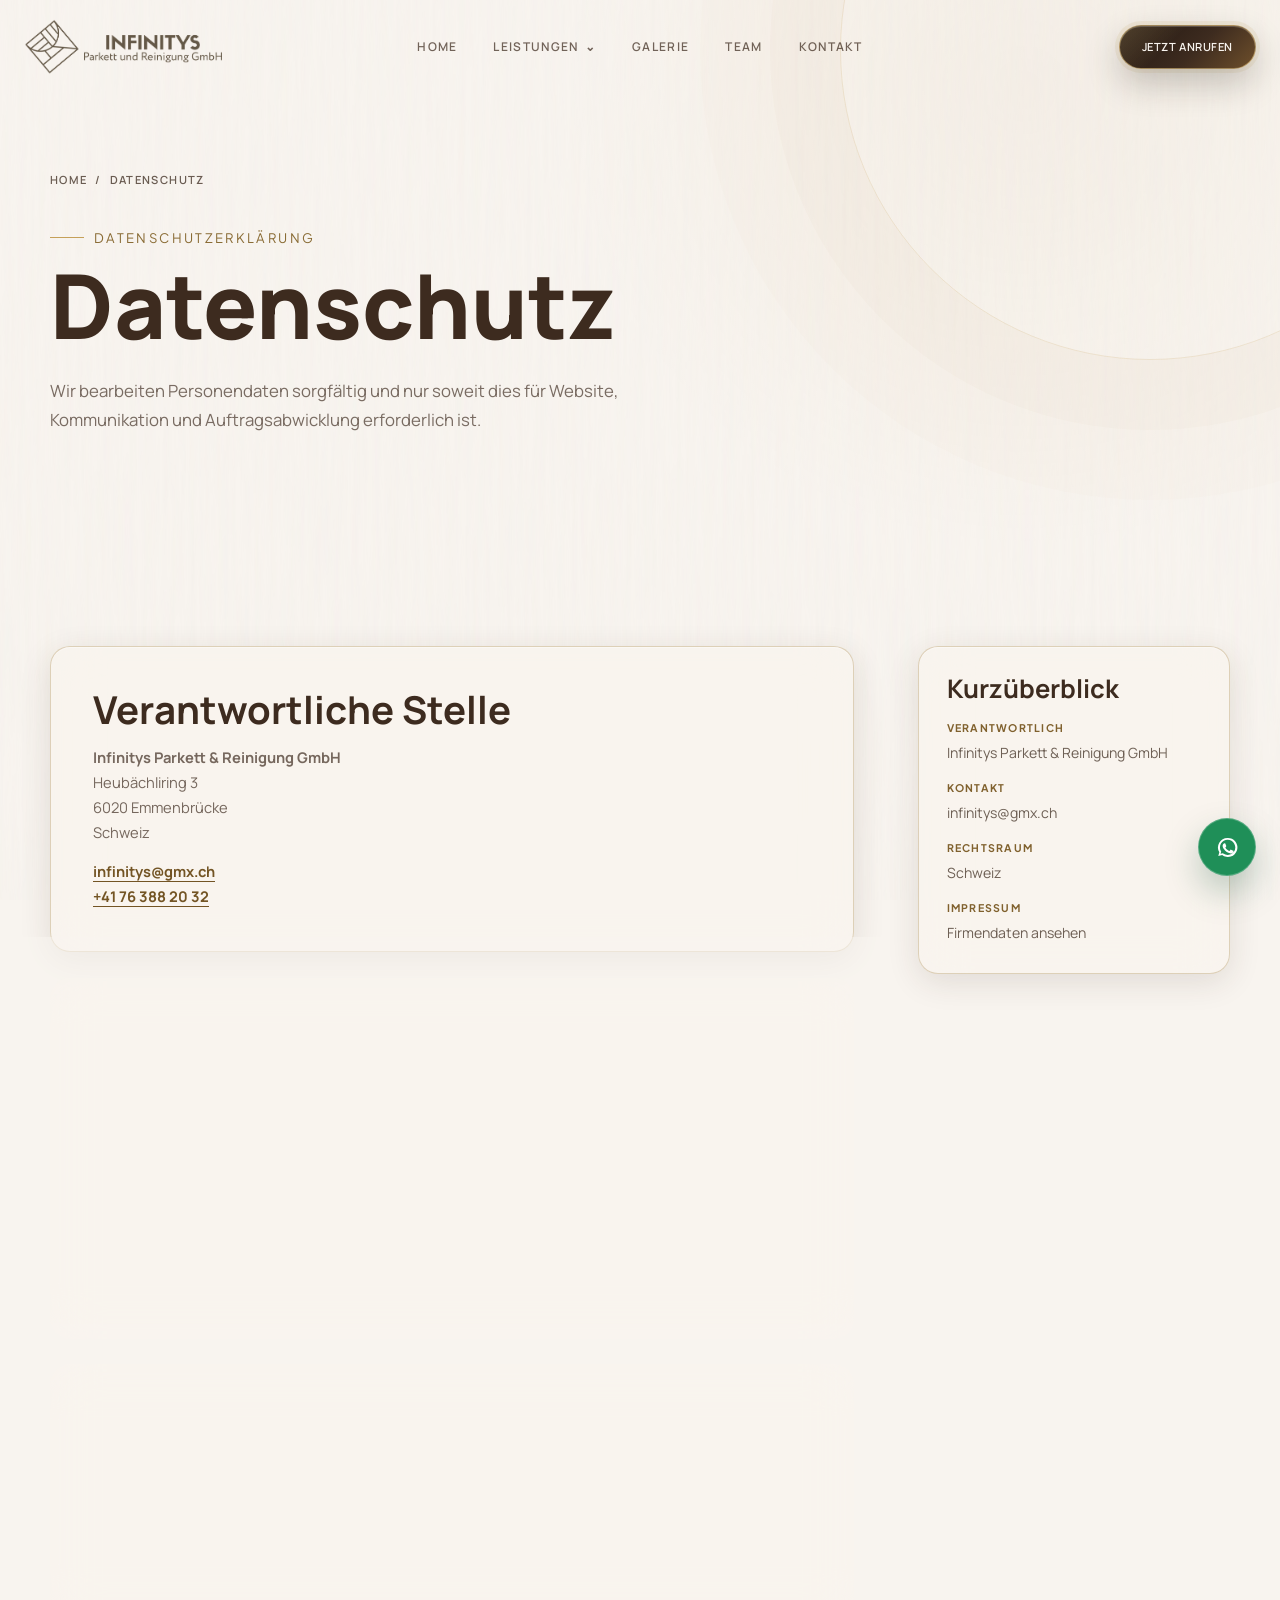
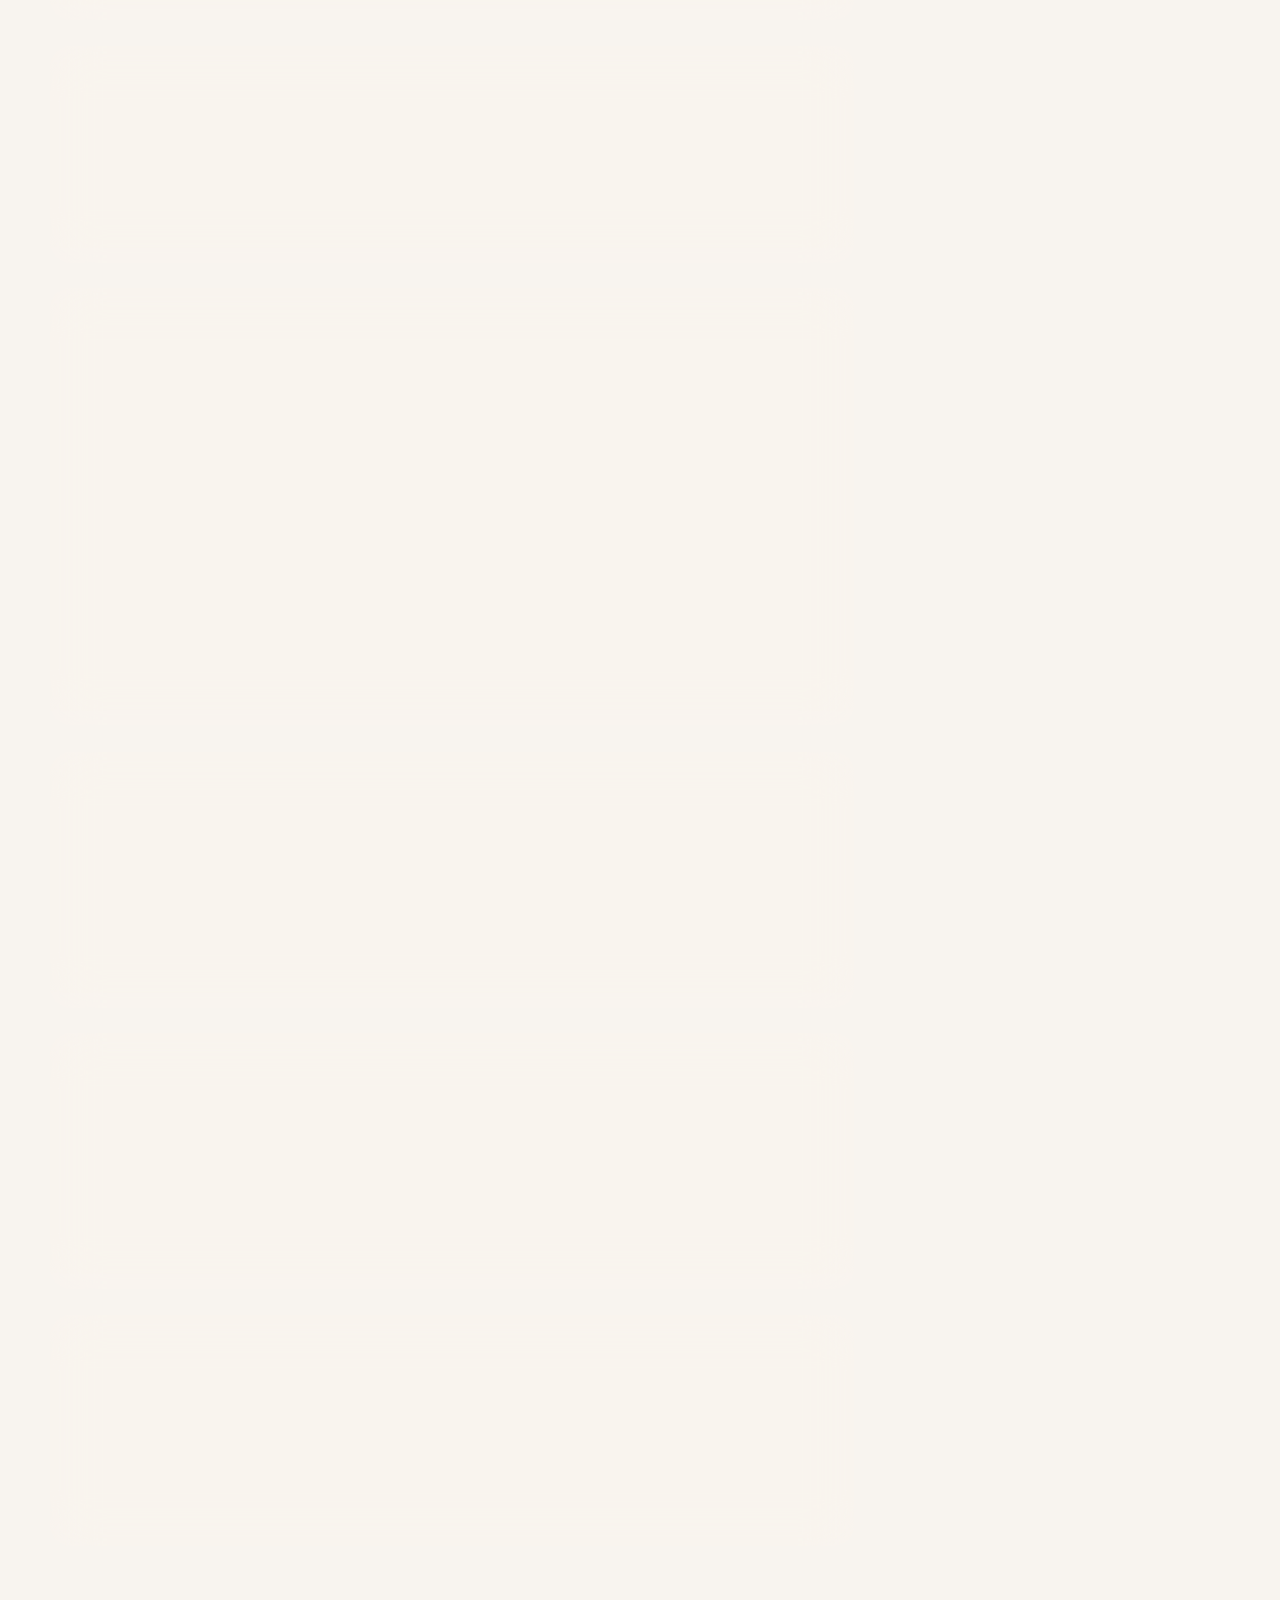
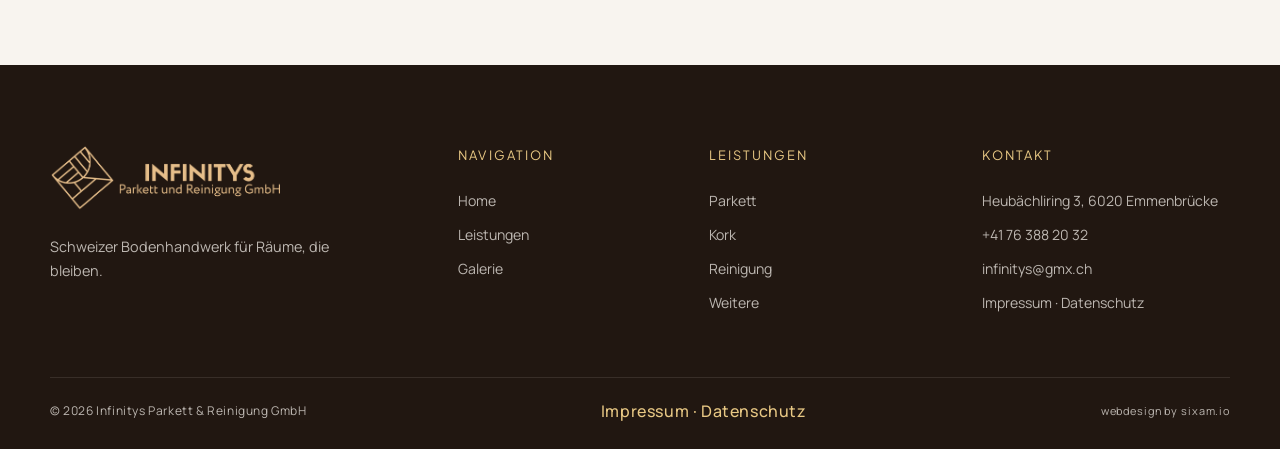
==== commit de3a5c71: "Add SEO meta tags and clean URLs" ====
--- a/datenschutz.html
+++ b/datenschutz.html
@@ -3,8 +3,8 @@
 <head>
   <meta charset="UTF-8">
   <meta name="viewport" content="width=device-width, initial-scale=1.0">
-  <meta name="description" content="Datenschutzerklärung der Infinitys Parkett & Reinigung GmbH für Website, Kontaktaufnahme und externe Dienste.">
-  <title>Datenschutz | Infinitys Parkett</title>
+  <meta name="description" content="Datenschutzerklärung der Infinitys Parkett & Reinigung GmbH mit Informationen zu Kontaktaufnahme, Website-Daten, externen Diensten und Rechten.">
+  <title>Datenschutz | Infinitys Parkett & Reinigung GmbH</title>
   <link rel="stylesheet" href="css/base.css">
   <link rel="stylesheet" href="css/nav.css">
   <link rel="stylesheet" href="css/animations.css">
@@ -12,13 +12,13 @@
   <link rel="icon" type="image/png" href="assets/favicon.png">
 </head>
 <body>
-  <header class="site-header"><div class="nav-shell"><a class="brand-logo" href="index.html"><img src="assets/logofull.png" alt="Infinitys Parkett"></a><nav class="desktop-nav" aria-label="Hauptnavigation"><a class="nav-link" href="index.html">Home</a><div class="nav-services"><button class="nav-link" type="button" aria-expanded="false" aria-haspopup="true">Leistungen <span>⌄</span></button><div class="dropdown-panel glass"><div class="dropdown-grid"><a class="dropdown-item" href="parkett.html">Parkett</a><a class="dropdown-item" href="kork.html">Kork</a><a class="dropdown-item" href="laminat.html">Laminat</a><a class="dropdown-item" href="teppich.html">Teppich</a><a class="dropdown-item" href="pvc.html">PVC</a><a class="dropdown-item" href="reinigung.html">Reinigung</a><a class="dropdown-item" href="weitere-leistungen.html">Weitere Leistungen</a></div></div></div><a class="nav-link" href="galerie.html">Galerie</a><a class="nav-link" href="team.html">Team</a><a class="nav-link" href="kontakt.html">Kontakt</a></nav><a class="btn btn-primary nav-cta" href="tel:+41763882032">Jetzt anrufen</a><button class="menu-toggle" type="button" aria-label="Menü öffnen" aria-expanded="false"><span class="menu-toggle-lines"></span></button></div></header>
-  <nav class="mobile-menu" aria-label="Mobile Navigation"><div class="mobile-menu-inner"><a class="mobile-link" href="index.html">Home</a><button class="mobile-accordion-toggle" type="button" aria-expanded="false">Leistungen <span>+</span></button><div class="mobile-submenu"><a href="parkett.html">Parkett</a><a href="kork.html">Kork</a><a href="laminat.html">Laminat</a><a href="teppich.html">Teppich</a><a href="pvc.html">PVC</a><a href="reinigung.html">Reinigung</a><a href="weitere-leistungen.html">Weitere</a></div><a class="mobile-link" href="galerie.html">Galerie</a><a class="mobile-link" href="team.html">Team</a><a class="mobile-link" href="kontakt.html">Kontakt</a></div></nav>
+  <header class="site-header"><div class="nav-shell"><a class="brand-logo" href="/"><img src="assets/logofull.png" alt="Infinitys Parkett"></a><nav class="desktop-nav" aria-label="Hauptnavigation"><a class="nav-link" href="/">Home</a><div class="nav-services"><button class="nav-link" type="button" aria-expanded="false" aria-haspopup="true">Leistungen <span>⌄</span></button><div class="dropdown-panel glass"><div class="dropdown-grid"><a class="dropdown-item" href="/parkett">Parkett</a><a class="dropdown-item" href="/kork">Kork</a><a class="dropdown-item" href="/laminat">Laminat</a><a class="dropdown-item" href="/teppich">Teppich</a><a class="dropdown-item" href="/pvc">PVC</a><a class="dropdown-item" href="/reinigung">Reinigung</a><a class="dropdown-item" href="/weitere-leistungen">Weitere Leistungen</a></div></div></div><a class="nav-link" href="/galerie">Galerie</a><a class="nav-link" href="/team">Team</a><a class="nav-link" href="/kontakt">Kontakt</a></nav><a class="btn btn-primary nav-cta" href="tel:+41763882032">Jetzt anrufen</a><button class="menu-toggle" type="button" aria-label="Menü öffnen" aria-expanded="false"><span class="menu-toggle-lines"></span></button></div></header>
+  <nav class="mobile-menu" aria-label="Mobile Navigation"><div class="mobile-menu-inner"><a class="mobile-link" href="/">Home</a><button class="mobile-accordion-toggle" type="button" aria-expanded="false">Leistungen <span>+</span></button><div class="mobile-submenu"><a href="/parkett">Parkett</a><a href="/kork">Kork</a><a href="/laminat">Laminat</a><a href="/teppich">Teppich</a><a href="/pvc">PVC</a><a href="/reinigung">Reinigung</a><a href="/weitere-leistungen">Weitere</a></div><a class="mobile-link" href="/galerie">Galerie</a><a class="mobile-link" href="/team">Team</a><a class="mobile-link" href="/kontakt">Kontakt</a></div></nav>
 
   <main>
     <section class="page-hero">
       <div class="container" data-reveal>
-        <nav class="breadcrumbs" aria-label="Breadcrumb"><a href="index.html">Home</a><span>/</span><span>Datenschutz</span></nav>
+        <nav class="breadcrumbs" aria-label="Breadcrumb"><a href="/">Home</a><span>/</span><span>Datenschutz</span></nav>
         <span class="section-kicker">Datenschutzerklärung</span>
         <h1 class="page-title">Datenschutz</h1>
         <p class="page-lead">Wir bearbeiten Personendaten sorgfältig und nur soweit dies für Website, Kommunikation und Auftragsabwicklung erforderlich ist.</p>
@@ -91,14 +91,14 @@
             <div><dt>Verantwortlich</dt><dd>Infinitys Parkett &amp; Reinigung GmbH</dd></div>
             <div><dt>Kontakt</dt><dd><a href="mailto:infinitys@gmx.ch">infinitys@gmx.ch</a></dd></div>
             <div><dt>Rechtsraum</dt><dd>Schweiz</dd></div>
-            <div><dt>Impressum</dt><dd><a href="impressum.html">Firmendaten ansehen</a></dd></div>
+            <div><dt>Impressum</dt><dd><a href="/impressum">Firmendaten ansehen</a></dd></div>
           </dl>
         </aside>
       </div>
     </section>
   </main>
 
-  <footer class="site-footer"><div class="container footer-main"><div class="footer-brand"><img src="assets/logofull.png" alt="Infinitys Parkett"><p>Schweizer Bodenhandwerk für Räume, die bleiben.</p></div><div><h2 class="footer-title">Navigation</h2><ul class="footer-links"><li><a href="index.html">Home</a></li><li><a href="leistungen.html">Leistungen</a></li><li><a href="galerie.html">Galerie</a></li></ul></div><div><h2 class="footer-title">Leistungen</h2><ul class="footer-links"><li><a href="parkett.html">Parkett</a></li><li><a href="kork.html">Kork</a></li><li><a href="reinigung.html">Reinigung</a></li><li><a href="weitere-leistungen.html">Weitere</a></li></ul></div><div><h2 class="footer-title">Kontakt</h2><ul class="footer-links"><li>Heubächliring 3, 6020 Emmenbrücke</li><li><a href="tel:+41763882032">+41 76 388 20 32</a></li><li><a href="mailto:infinitys@gmx.ch">infinitys@gmx.ch</a></li><li><a href="impressum.html">Impressum</a> · <a href="datenschutz.html">Datenschutz</a></li></ul></div></div><div class="container footer-bottom"><span>© 2026 Infinitys Parkett &amp; Reinigung GmbH</span><strong><a href="impressum.html">Impressum</a> · <a href="datenschutz.html">Datenschutz</a></strong><a class="footer-credit" href="https://sixam.io" target="_blank" rel="noopener noreferrer">webdesign by sixam.io</a></div></footer>
+  <footer class="site-footer"><div class="container footer-main"><div class="footer-brand"><img src="assets/logofull.png" alt="Infinitys Parkett"><p>Schweizer Bodenhandwerk für Räume, die bleiben.</p></div><div><h2 class="footer-title">Navigation</h2><ul class="footer-links"><li><a href="/">Home</a></li><li><a href="/leistungen">Leistungen</a></li><li><a href="/galerie">Galerie</a></li></ul></div><div><h2 class="footer-title">Leistungen</h2><ul class="footer-links"><li><a href="/parkett">Parkett</a></li><li><a href="/kork">Kork</a></li><li><a href="/reinigung">Reinigung</a></li><li><a href="/weitere-leistungen">Weitere</a></li></ul></div><div><h2 class="footer-title">Kontakt</h2><ul class="footer-links"><li>Heubächliring 3, 6020 Emmenbrücke</li><li><a href="tel:+41763882032">+41 76 388 20 32</a></li><li><a href="mailto:infinitys@gmx.ch">infinitys@gmx.ch</a></li><li><a href="/impressum">Impressum</a> · <a href="/datenschutz">Datenschutz</a></li></ul></div></div><div class="container footer-bottom"><span>© 2026 Infinitys Parkett &amp; Reinigung GmbH</span><strong><a href="/impressum">Impressum</a> · <a href="/datenschutz">Datenschutz</a></strong><a class="footer-credit" href="https://sixam.io" target="_blank" rel="noopener noreferrer">webdesign by sixam.io</a></div></footer>
   <script src="js/nav.js"></script><script src="js/reveal.js"></script>
 </body>
 </html>
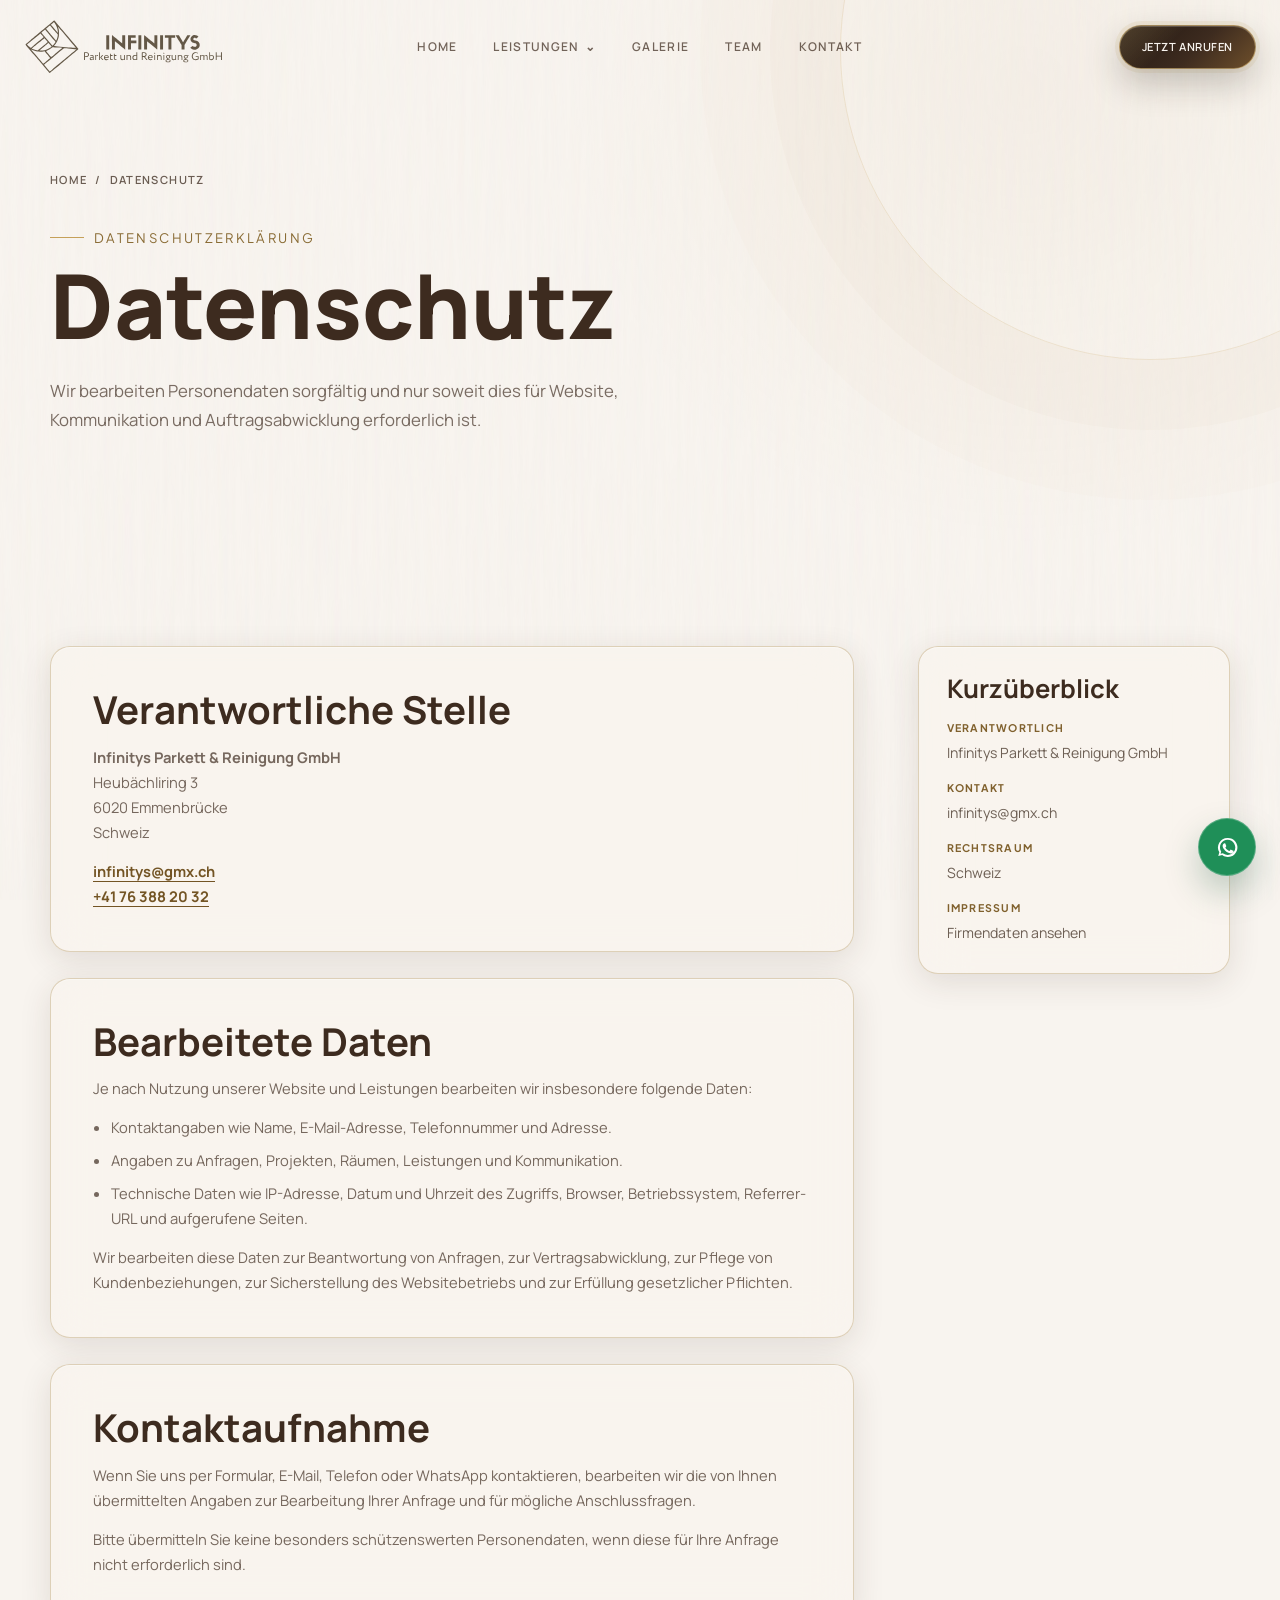
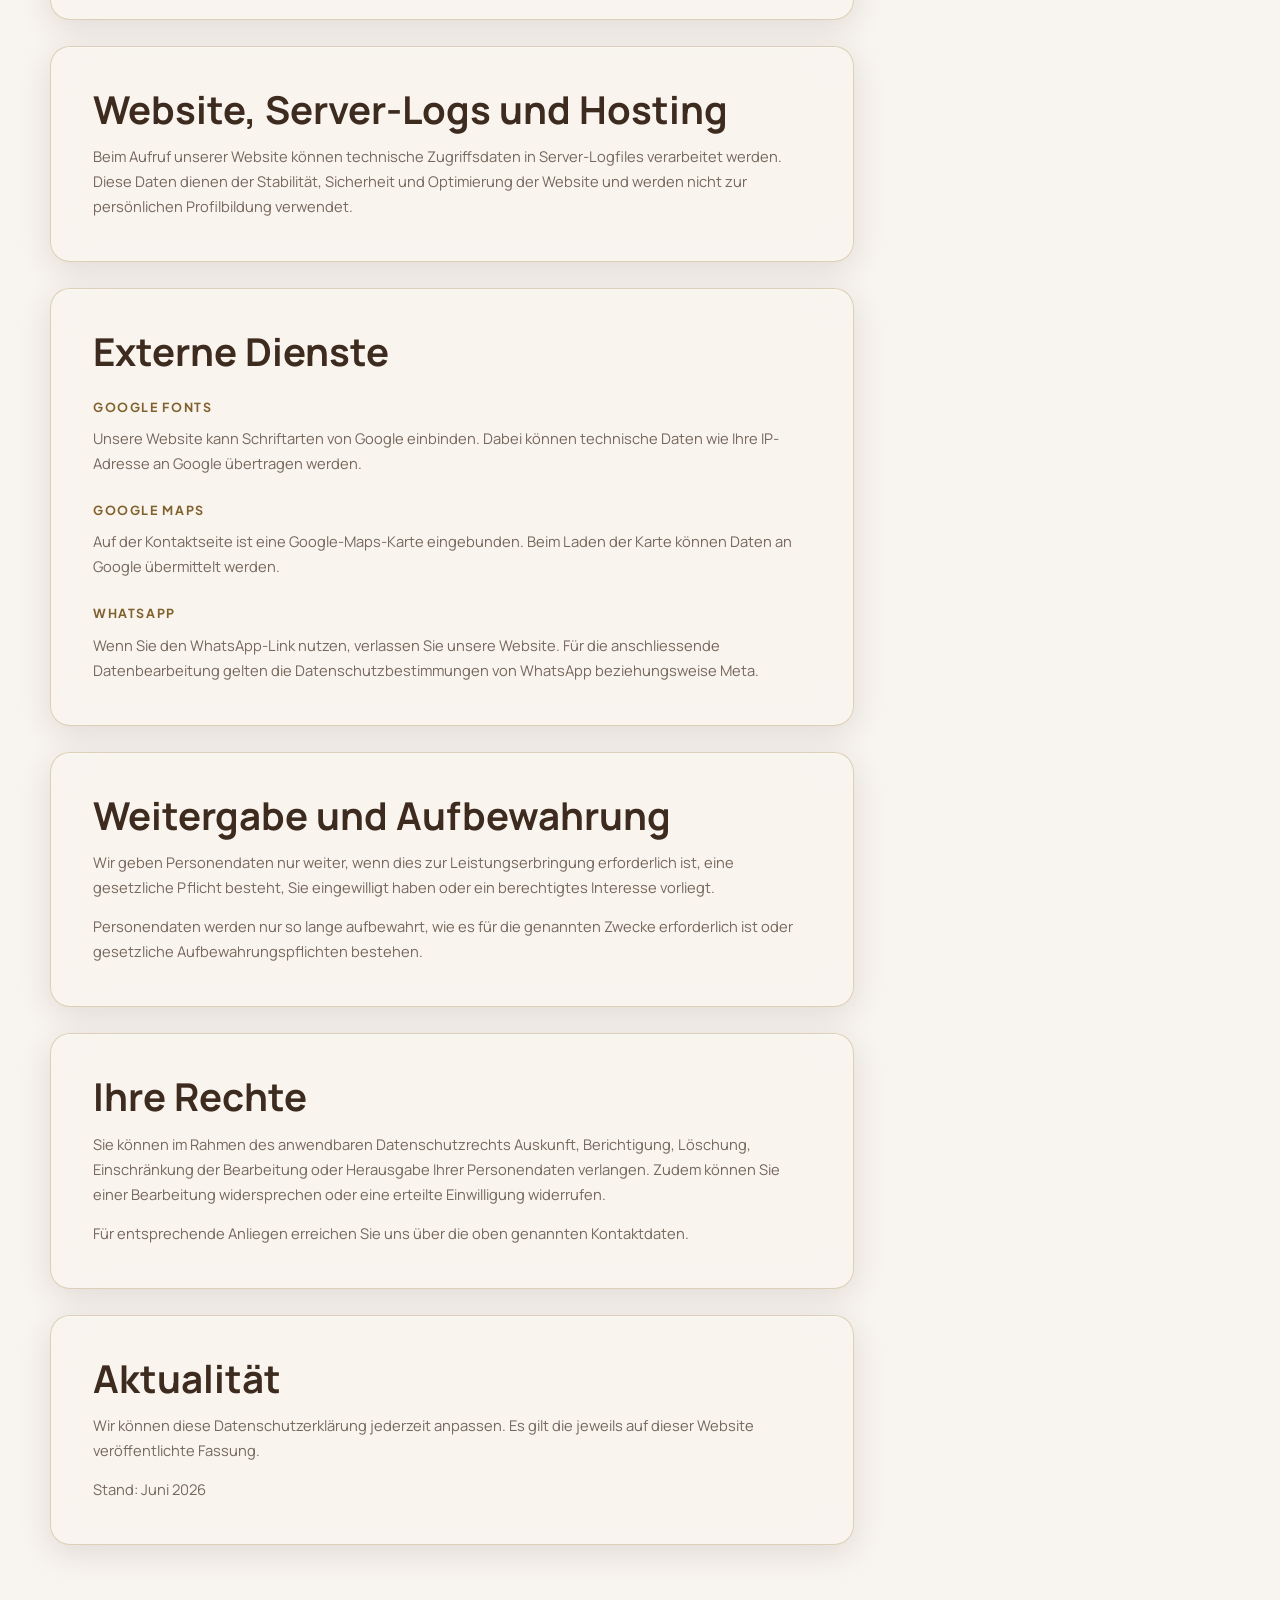
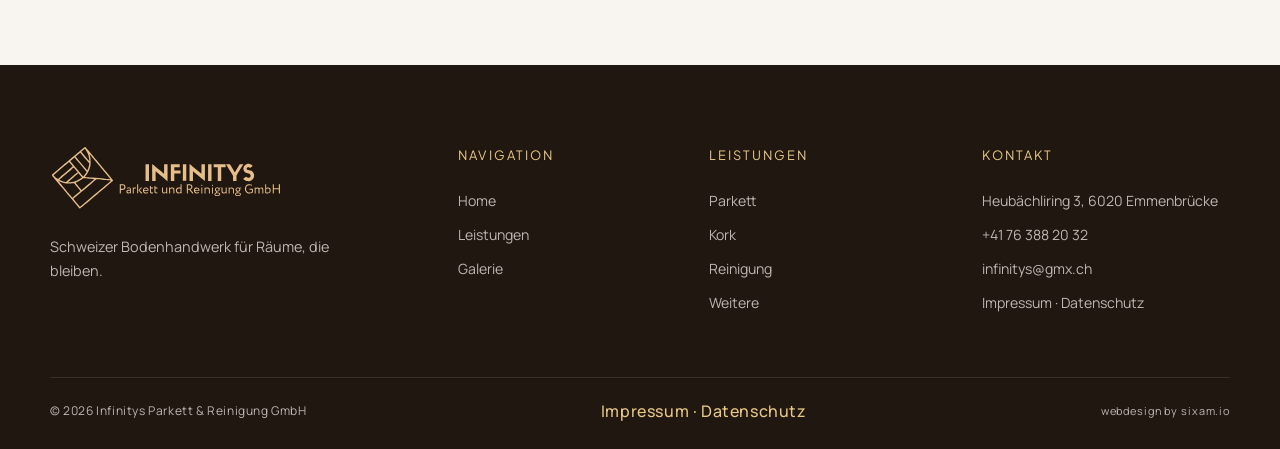
==== commit e55571c7: "Use sharp SVG logo without background" ====
--- a/datenschutz.html
+++ b/datenschutz.html
@@ -12,7 +12,7 @@
   <link rel="icon" type="image/png" href="assets/favicon.png">
 </head>
 <body>
-  <header class="site-header"><div class="nav-shell"><a class="brand-logo" href="/"><img src="assets/logofull.png" alt="Infinitys Parkett"></a><nav class="desktop-nav" aria-label="Hauptnavigation"><a class="nav-link" href="/">Home</a><div class="nav-services"><button class="nav-link" type="button" aria-expanded="false" aria-haspopup="true">Leistungen <span>⌄</span></button><div class="dropdown-panel glass"><div class="dropdown-grid"><a class="dropdown-item" href="/parkett">Parkett</a><a class="dropdown-item" href="/kork">Kork</a><a class="dropdown-item" href="/laminat">Laminat</a><a class="dropdown-item" href="/teppich">Teppich</a><a class="dropdown-item" href="/pvc">PVC</a><a class="dropdown-item" href="/reinigung">Reinigung</a><a class="dropdown-item" href="/weitere-leistungen">Weitere Leistungen</a></div></div></div><a class="nav-link" href="/galerie">Galerie</a><a class="nav-link" href="/team">Team</a><a class="nav-link" href="/kontakt">Kontakt</a></nav><a class="btn btn-primary nav-cta" href="tel:+41763882032">Jetzt anrufen</a><button class="menu-toggle" type="button" aria-label="Menü öffnen" aria-expanded="false"><span class="menu-toggle-lines"></span></button></div></header>
+  <header class="site-header"><div class="nav-shell"><a class="brand-logo" href="/"><img src="assets/infinitys-logo.svg" width="1945" height="555" alt="Infinitys Parkett &amp; Reinigung GmbH" decoding="async"></a><nav class="desktop-nav" aria-label="Hauptnavigation"><a class="nav-link" href="/">Home</a><div class="nav-services"><button class="nav-link" type="button" aria-expanded="false" aria-haspopup="true">Leistungen <span>⌄</span></button><div class="dropdown-panel glass"><div class="dropdown-grid"><a class="dropdown-item" href="/parkett">Parkett</a><a class="dropdown-item" href="/kork">Kork</a><a class="dropdown-item" href="/laminat">Laminat</a><a class="dropdown-item" href="/teppich">Teppich</a><a class="dropdown-item" href="/pvc">PVC</a><a class="dropdown-item" href="/reinigung">Reinigung</a><a class="dropdown-item" href="/weitere-leistungen">Weitere Leistungen</a></div></div></div><a class="nav-link" href="/galerie">Galerie</a><a class="nav-link" href="/team">Team</a><a class="nav-link" href="/kontakt">Kontakt</a></nav><a class="btn btn-primary nav-cta" href="tel:+41763882032">Jetzt anrufen</a><button class="menu-toggle" type="button" aria-label="Menü öffnen" aria-expanded="false"><span class="menu-toggle-lines"></span></button></div></header>
   <nav class="mobile-menu" aria-label="Mobile Navigation"><div class="mobile-menu-inner"><a class="mobile-link" href="/">Home</a><button class="mobile-accordion-toggle" type="button" aria-expanded="false">Leistungen <span>+</span></button><div class="mobile-submenu"><a href="/parkett">Parkett</a><a href="/kork">Kork</a><a href="/laminat">Laminat</a><a href="/teppich">Teppich</a><a href="/pvc">PVC</a><a href="/reinigung">Reinigung</a><a href="/weitere-leistungen">Weitere</a></div><a class="mobile-link" href="/galerie">Galerie</a><a class="mobile-link" href="/team">Team</a><a class="mobile-link" href="/kontakt">Kontakt</a></div></nav>
 
   <main>
@@ -98,7 +98,7 @@
     </section>
   </main>
 
-  <footer class="site-footer"><div class="container footer-main"><div class="footer-brand"><img src="assets/logofull.png" alt="Infinitys Parkett"><p>Schweizer Bodenhandwerk für Räume, die bleiben.</p></div><div><h2 class="footer-title">Navigation</h2><ul class="footer-links"><li><a href="/">Home</a></li><li><a href="/leistungen">Leistungen</a></li><li><a href="/galerie">Galerie</a></li></ul></div><div><h2 class="footer-title">Leistungen</h2><ul class="footer-links"><li><a href="/parkett">Parkett</a></li><li><a href="/kork">Kork</a></li><li><a href="/reinigung">Reinigung</a></li><li><a href="/weitere-leistungen">Weitere</a></li></ul></div><div><h2 class="footer-title">Kontakt</h2><ul class="footer-links"><li>Heubächliring 3, 6020 Emmenbrücke</li><li><a href="tel:+41763882032">+41 76 388 20 32</a></li><li><a href="mailto:infinitys@gmx.ch">infinitys@gmx.ch</a></li><li><a href="/impressum">Impressum</a> · <a href="/datenschutz">Datenschutz</a></li></ul></div></div><div class="container footer-bottom"><span>© 2026 Infinitys Parkett &amp; Reinigung GmbH</span><strong><a href="/impressum">Impressum</a> · <a href="/datenschutz">Datenschutz</a></strong><a class="footer-credit" href="https://sixam.io" target="_blank" rel="noopener noreferrer">webdesign by sixam.io</a></div></footer>
+  <footer class="site-footer"><div class="container footer-main"><div class="footer-brand"><img src="assets/infinitys-logo.svg" width="1945" height="555" alt="Infinitys Parkett &amp; Reinigung GmbH" loading="lazy" decoding="async"><p>Schweizer Bodenhandwerk für Räume, die bleiben.</p></div><div><h2 class="footer-title">Navigation</h2><ul class="footer-links"><li><a href="/">Home</a></li><li><a href="/leistungen">Leistungen</a></li><li><a href="/galerie">Galerie</a></li></ul></div><div><h2 class="footer-title">Leistungen</h2><ul class="footer-links"><li><a href="/parkett">Parkett</a></li><li><a href="/kork">Kork</a></li><li><a href="/reinigung">Reinigung</a></li><li><a href="/weitere-leistungen">Weitere</a></li></ul></div><div><h2 class="footer-title">Kontakt</h2><ul class="footer-links"><li>Heubächliring 3, 6020 Emmenbrücke</li><li><a href="tel:+41763882032">+41 76 388 20 32</a></li><li><a href="mailto:infinitys@gmx.ch">infinitys@gmx.ch</a></li><li><a href="/impressum">Impressum</a> · <a href="/datenschutz">Datenschutz</a></li></ul></div></div><div class="container footer-bottom"><span>© 2026 Infinitys Parkett &amp; Reinigung GmbH</span><strong><a href="/impressum">Impressum</a> · <a href="/datenschutz">Datenschutz</a></strong><a class="footer-credit" href="https://sixam.io" target="_blank" rel="noopener noreferrer">webdesign by sixam.io</a></div></footer>
   <script src="js/nav.js"></script><script src="js/reveal.js"></script>
 </body>
 </html>
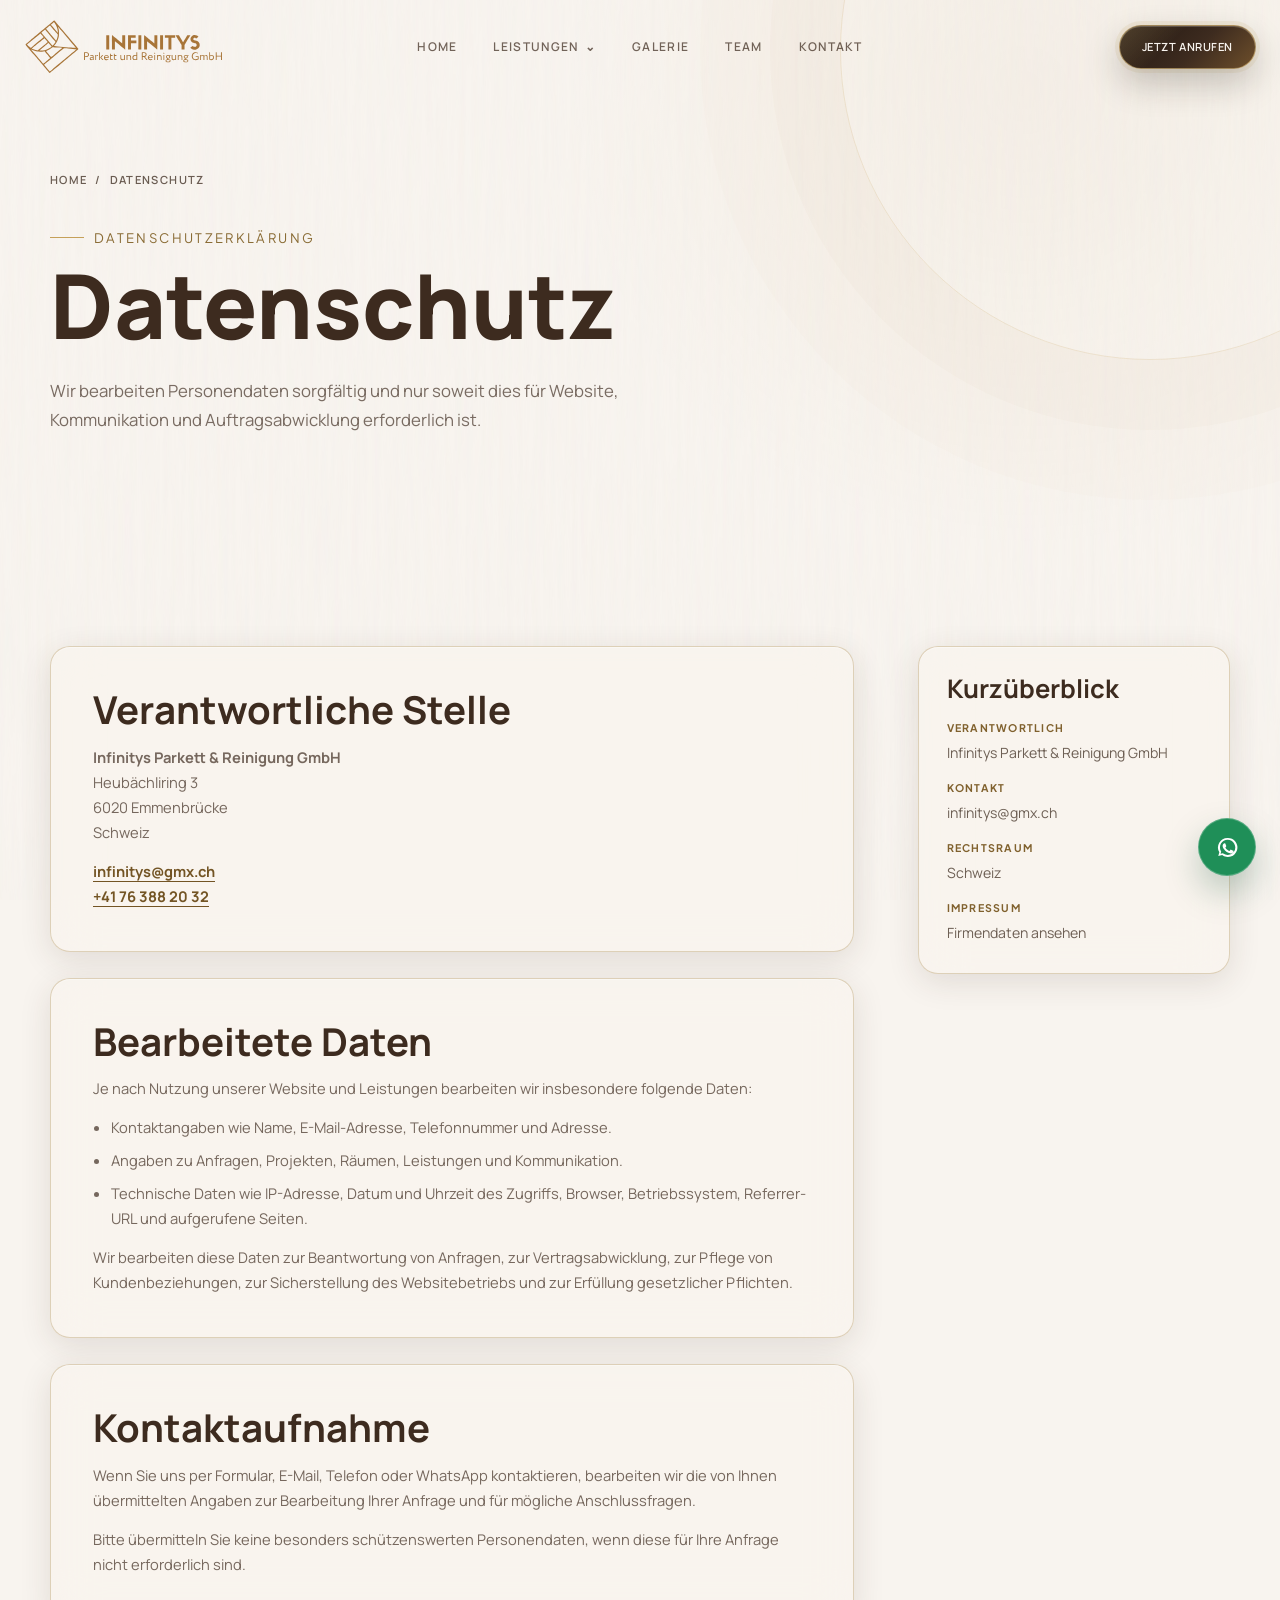
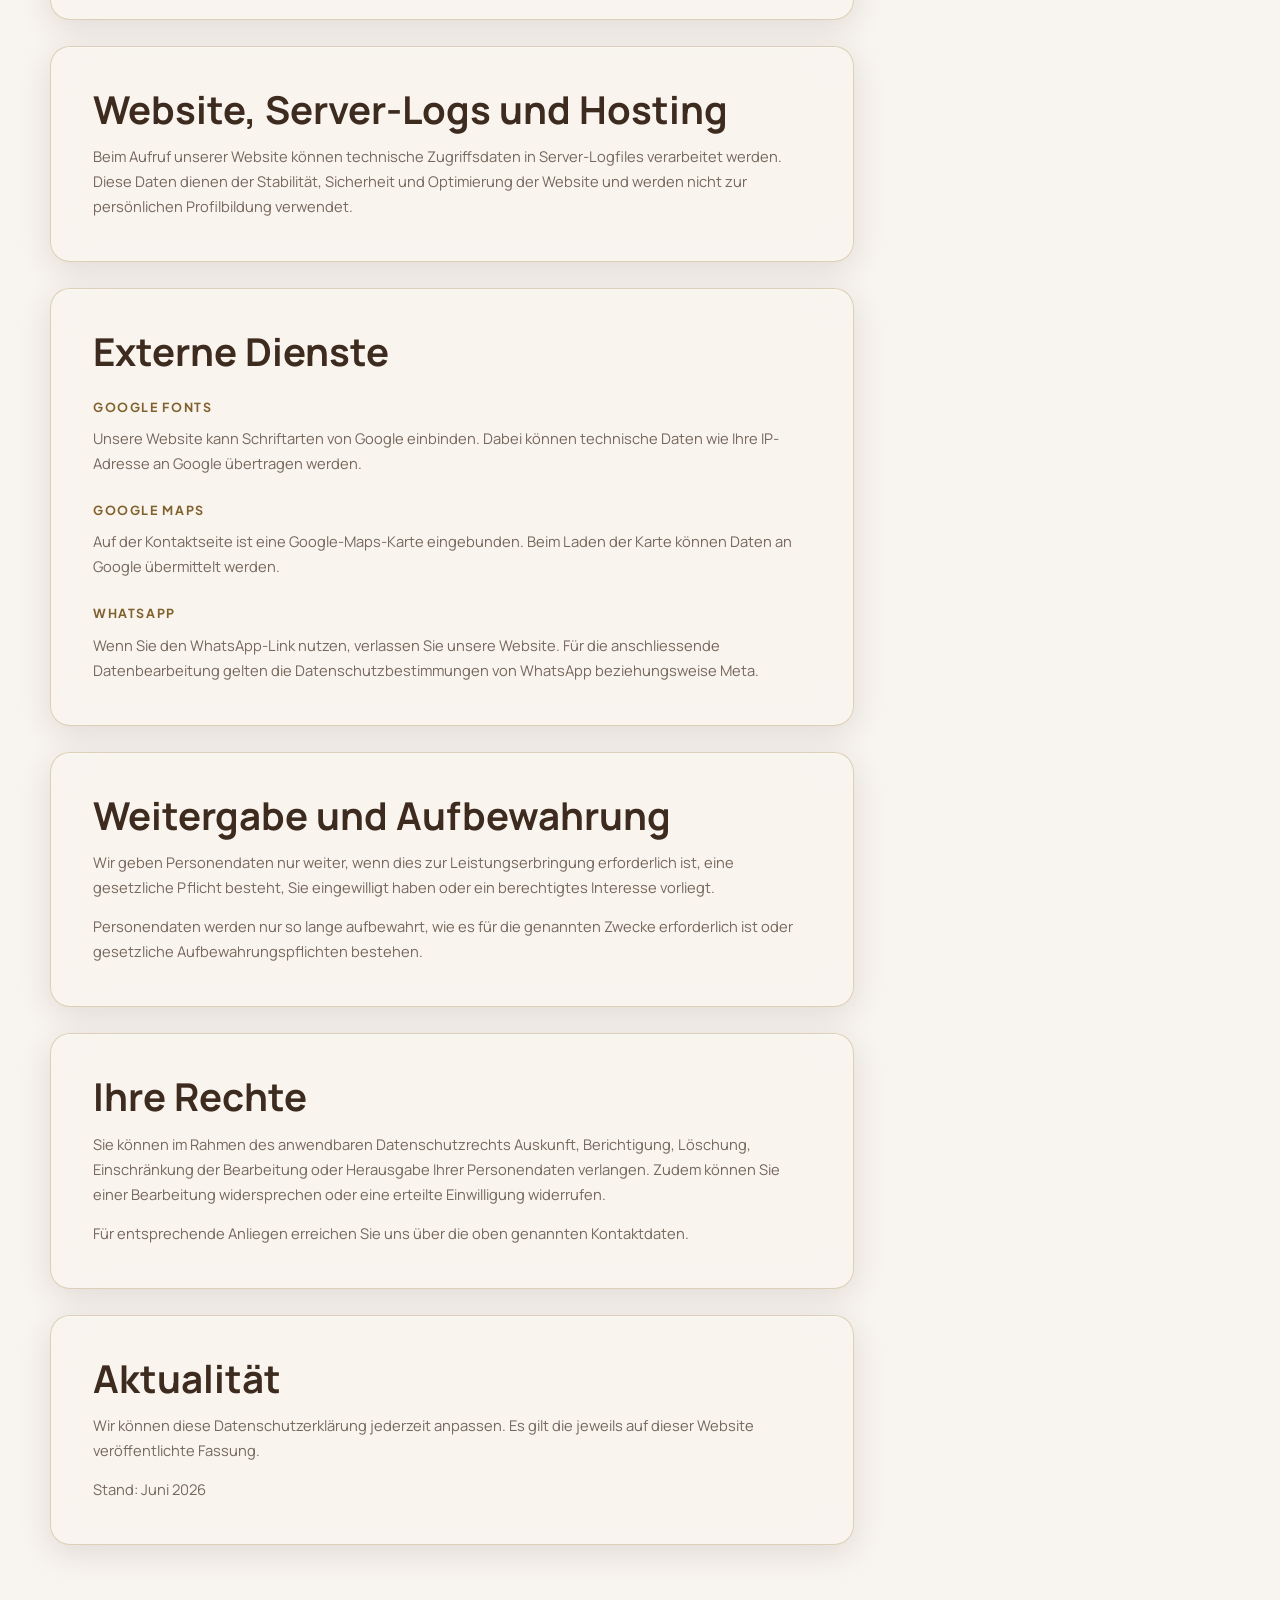
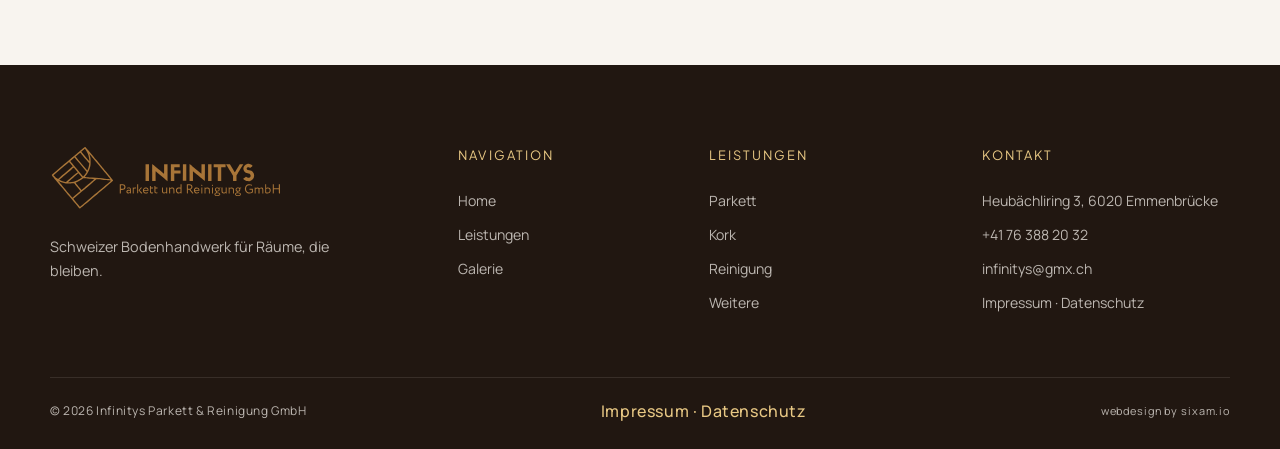
==== commit 92fed6d4: "Protect public email address" ====
--- a/datenschutz.html
+++ b/datenschutz.html
@@ -31,7 +31,7 @@
           <article class="legal-card glass">
             <h2>Verantwortliche Stelle</h2>
             <p><strong>Infinitys Parkett &amp; Reinigung GmbH</strong><br>Heubächliring 3<br>6020 Emmenbrücke<br>Schweiz</p>
-            <p><a href="mailto:infinitys@gmx.ch">infinitys@gmx.ch</a><br><a href="tel:+41763882032">+41 76 388 20 32</a></p>
+            <p><a href="/kontakt" data-email-link>E-Mail anzeigen</a><br><a href="tel:+41763882032">+41 76 388 20 32</a></p>
           </article>
 
           <article class="legal-card glass">
@@ -89,7 +89,7 @@
           <h2>Kurzüberblick</h2>
           <dl>
             <div><dt>Verantwortlich</dt><dd>Infinitys Parkett &amp; Reinigung GmbH</dd></div>
-            <div><dt>Kontakt</dt><dd><a href="mailto:infinitys@gmx.ch">infinitys@gmx.ch</a></dd></div>
+            <div><dt>Kontakt</dt><dd><a href="/kontakt" data-email-link>E-Mail anzeigen</a></dd></div>
             <div><dt>Rechtsraum</dt><dd>Schweiz</dd></div>
             <div><dt>Impressum</dt><dd><a href="/impressum">Firmendaten ansehen</a></dd></div>
           </dl>
@@ -98,7 +98,8 @@
     </section>
   </main>
 
-  <footer class="site-footer"><div class="container footer-main"><div class="footer-brand"><img src="assets/infinitys-logo.svg" width="1945" height="555" alt="Infinitys Parkett &amp; Reinigung GmbH" loading="lazy" decoding="async"><p>Schweizer Bodenhandwerk für Räume, die bleiben.</p></div><div><h2 class="footer-title">Navigation</h2><ul class="footer-links"><li><a href="/">Home</a></li><li><a href="/leistungen">Leistungen</a></li><li><a href="/galerie">Galerie</a></li></ul></div><div><h2 class="footer-title">Leistungen</h2><ul class="footer-links"><li><a href="/parkett">Parkett</a></li><li><a href="/kork">Kork</a></li><li><a href="/reinigung">Reinigung</a></li><li><a href="/weitere-leistungen">Weitere</a></li></ul></div><div><h2 class="footer-title">Kontakt</h2><ul class="footer-links"><li>Heubächliring 3, 6020 Emmenbrücke</li><li><a href="tel:+41763882032">+41 76 388 20 32</a></li><li><a href="mailto:infinitys@gmx.ch">infinitys@gmx.ch</a></li><li><a href="/impressum">Impressum</a> · <a href="/datenschutz">Datenschutz</a></li></ul></div></div><div class="container footer-bottom"><span>© 2026 Infinitys Parkett &amp; Reinigung GmbH</span><strong><a href="/impressum">Impressum</a> · <a href="/datenschutz">Datenschutz</a></strong><a class="footer-credit" href="https://sixam.io" target="_blank" rel="noopener noreferrer">webdesign by sixam.io</a></div></footer>
-  <script src="js/nav.js"></script><script src="js/reveal.js"></script>
+  <footer class="site-footer"><div class="container footer-main"><div class="footer-brand"><img src="assets/infinitys-logo.svg" width="1945" height="555" alt="Infinitys Parkett &amp; Reinigung GmbH" loading="lazy" decoding="async"><p>Schweizer Bodenhandwerk für Räume, die bleiben.</p></div><div><h2 class="footer-title">Navigation</h2><ul class="footer-links"><li><a href="/">Home</a></li><li><a href="/leistungen">Leistungen</a></li><li><a href="/galerie">Galerie</a></li></ul></div><div><h2 class="footer-title">Leistungen</h2><ul class="footer-links"><li><a href="/parkett">Parkett</a></li><li><a href="/kork">Kork</a></li><li><a href="/reinigung">Reinigung</a></li><li><a href="/weitere-leistungen">Weitere</a></li></ul></div><div><h2 class="footer-title">Kontakt</h2><ul class="footer-links"><li>Heubächliring 3, 6020 Emmenbrücke</li><li><a href="tel:+41763882032">+41 76 388 20 32</a></li><li><a href="/kontakt" data-email-link>E-Mail anzeigen</a></li><li><a href="/impressum">Impressum</a> · <a href="/datenschutz">Datenschutz</a></li></ul></div></div><div class="container footer-bottom"><span>© 2026 Infinitys Parkett &amp; Reinigung GmbH</span><strong><a href="/impressum">Impressum</a> · <a href="/datenschutz">Datenschutz</a></strong><a class="footer-credit" href="https://sixam.io" target="_blank" rel="noopener noreferrer">webdesign by sixam.io</a></div></footer>
+  <script src="js/nav.js"></script><script src="js/reveal.js"></script>  <script src="js/email.js"></script>
+
 </body>
 </html>
--- a/css/nav.css
+++ b/css/nav.css
@@ -36,7 +36,6 @@
 
 .brand-logo img {
   width: 198px;
-  filter: brightness(0.42) sepia(0.45) saturate(0.8);
   transition: width 350ms var(--ease-organic);
 }
 
--- a/css/pages.css
+++ b/css/pages.css
@@ -475,20 +475,25 @@
 
 .team-intro {
   display: grid;
-  grid-template-columns: 1fr 1fr;
-  gap: 80px;
+  grid-template-columns: minmax(0, 1fr) minmax(0, 1fr);
+  align-items: start;
+  gap: clamp(34px, 7vw, 80px);
+}
+
+.team-intro > *,
+.team-grid > * {
+  min-width: 0;
 }
 
 .team-grid {
-  display: flex;
-  flex-wrap: wrap;
+  display: grid;
+  grid-template-columns: repeat(auto-fit, minmax(min(100%, 280px), 360px));
   justify-content: center;
   gap: 24px;
 }
 
 .team-card {
-  width: calc(33.333% - 16px);
-  min-width: 280px;
+  width: 100%;
   padding: 36px;
   text-align: center;
 }
@@ -557,6 +562,14 @@
 
 .form-field {
   position: relative;
+}
+
+.form-field.is-honeypot {
+  position: absolute;
+  left: -10000px;
+  width: 1px;
+  height: 1px;
+  overflow: hidden;
 }
 
 .form-field.full {
@@ -1034,8 +1047,12 @@
     columns: 2;
   }
 
+  .team-intro {
+    gap: 24px;
+  }
+
   .team-card {
-    width: calc(50% - 12px);
+    max-width: 420px;
   }
 
   .legal-layout {
@@ -1050,6 +1067,17 @@
 @media (max-width: 600px) {
   :root {
     --container: min(100% - 32px, 1180px);
+  }
+
+  .team-page {
+    --container: min(100% - 48px, 520px);
+    overflow-x: hidden;
+  }
+
+  .team-page .page-hero,
+  .team-page .section {
+    max-width: 100%;
+    overflow-x: clip;
   }
 
   .page-hero {
@@ -1079,6 +1107,20 @@
     line-height: 0.98;
   }
 
+  .team-page .page-title {
+    max-width: 100%;
+    font-size: clamp(2.25rem, 9.6vw, 2.75rem);
+    line-height: 1;
+    overflow-wrap: anywhere;
+    word-break: break-word;
+  }
+
+  .team-page .page-title em,
+  .team-page .section-heading em {
+    overflow-wrap: anywhere;
+    word-break: break-word;
+  }
+
   .page-lead {
     margin-top: 20px;
     font-size: 0.95rem;
@@ -1096,6 +1138,14 @@
     line-height: 1.06;
   }
 
+  .team-page .section-heading,
+  .team-page .feature-copy h2,
+  .team-page .detail-copy h2 {
+    font-size: clamp(1.95rem, 7.6vw, 2.25rem);
+    overflow-wrap: anywhere;
+    word-break: break-word;
+  }
+
   .feature-copy p,
   .detail-copy p {
     font-size: 0.95rem;
@@ -1186,7 +1236,46 @@
   }
 
   .team-card {
-    width: 100%;
+    max-width: 100%;
+    padding: 28px 22px;
+    border-radius: 18px;
+  }
+
+  .team-grid {
+    grid-template-columns: minmax(0, 1fr);
+  }
+
+  .team-intro .section-copy,
+  .team-card p {
+    max-width: 100%;
+    overflow-wrap: break-word;
+  }
+
+  .team-intro .section-heading em {
+    display: block;
+  }
+
+  .avatar {
+    width: 128px;
+    height: 128px;
+    margin-bottom: 22px;
+  }
+
+  .team-card h2 {
+    font-size: clamp(1.8rem, 9vw, 2.25rem);
+    line-height: 1.05;
+    overflow-wrap: anywhere;
+  }
+
+  .team-role {
+    margin-bottom: 16px;
+    font-size: 0.6rem;
+    letter-spacing: 0.12em;
+  }
+
+  .team-card p {
+    font-size: 0.82rem;
+    line-height: 1.6;
   }
 
   .form-grid {
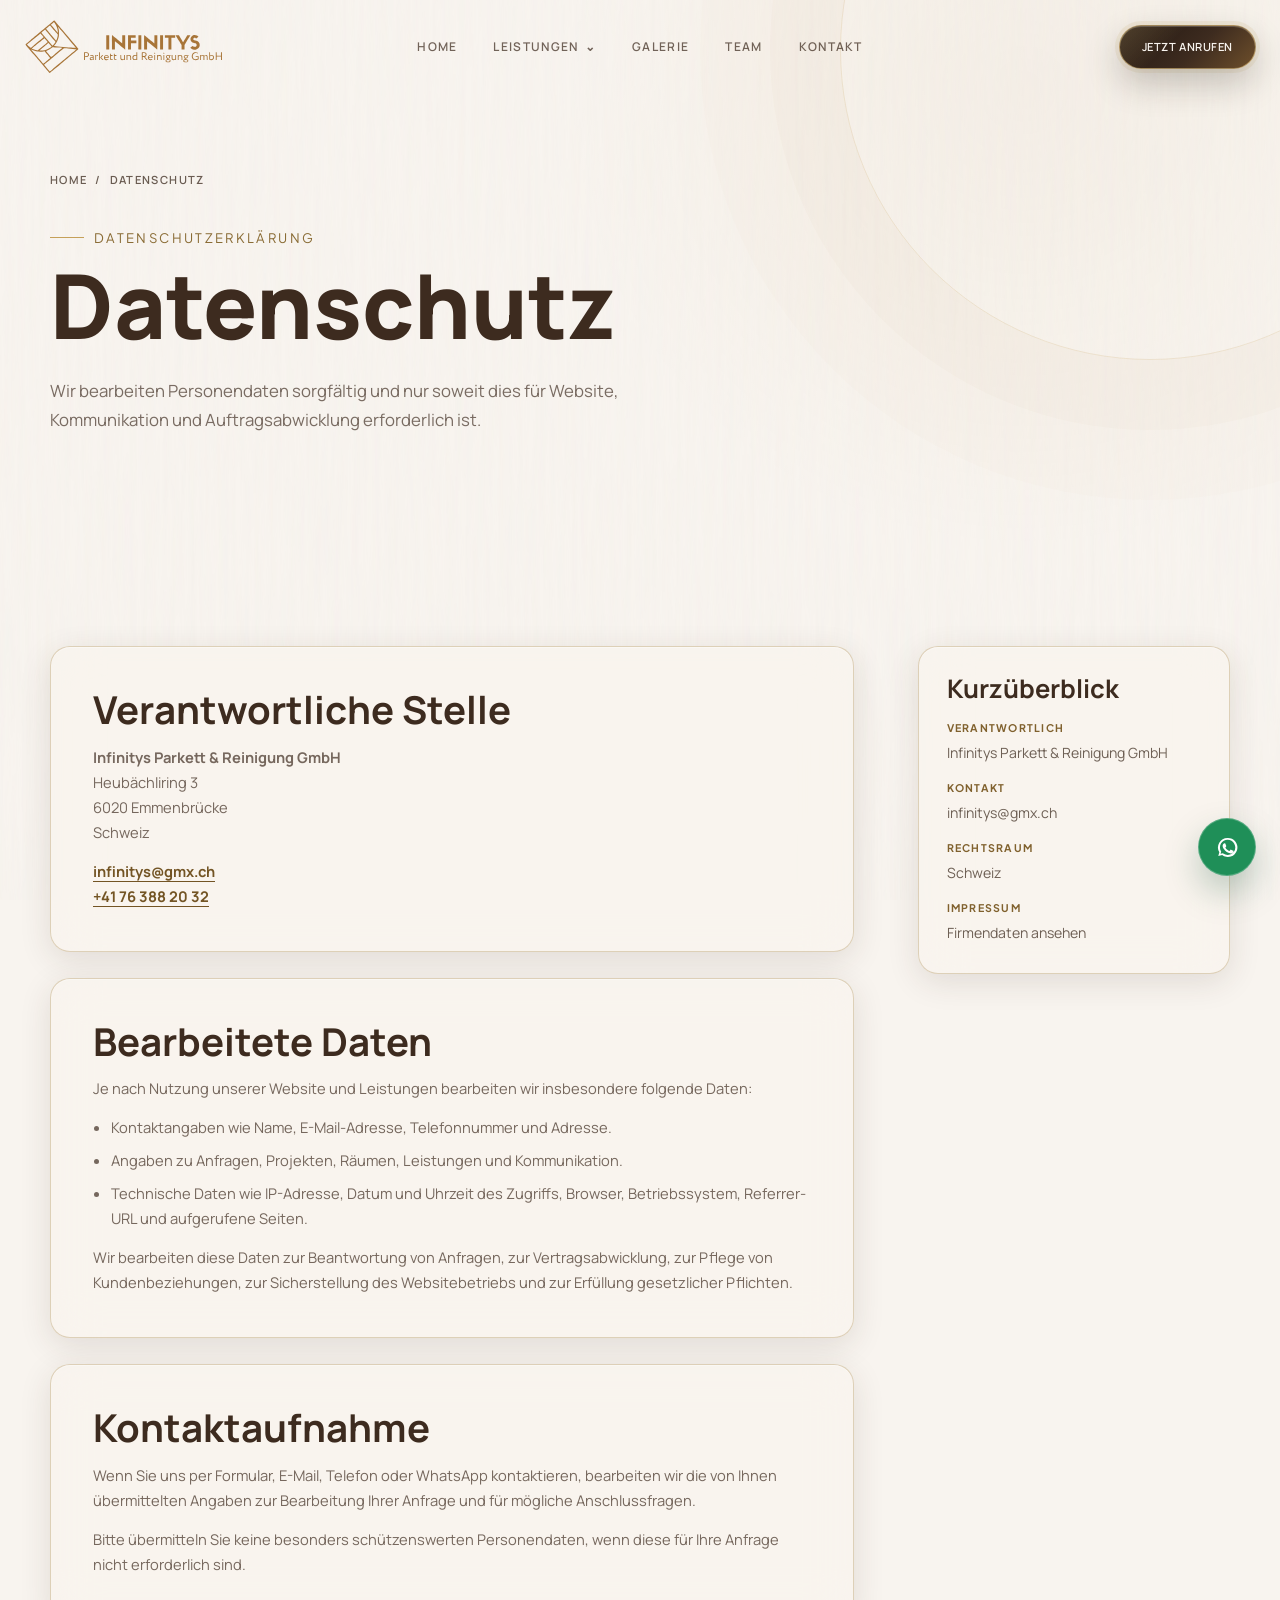
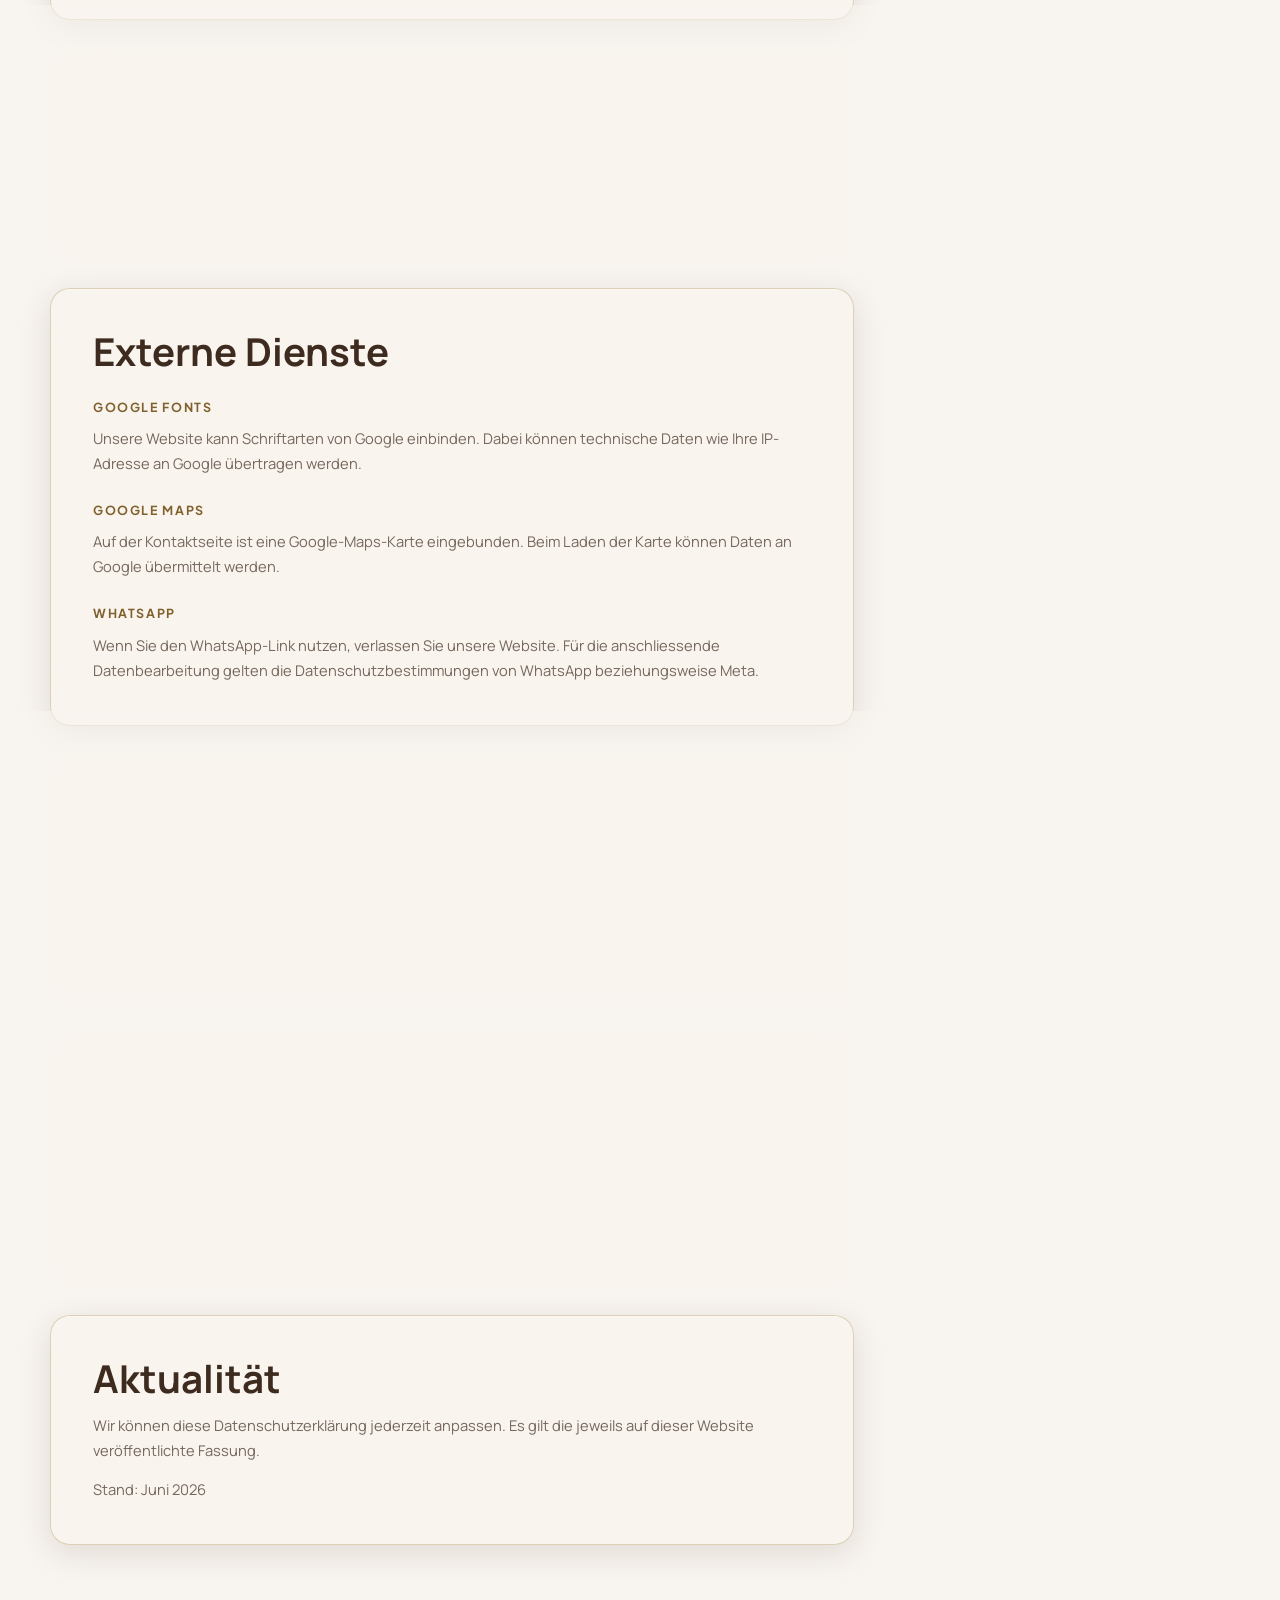
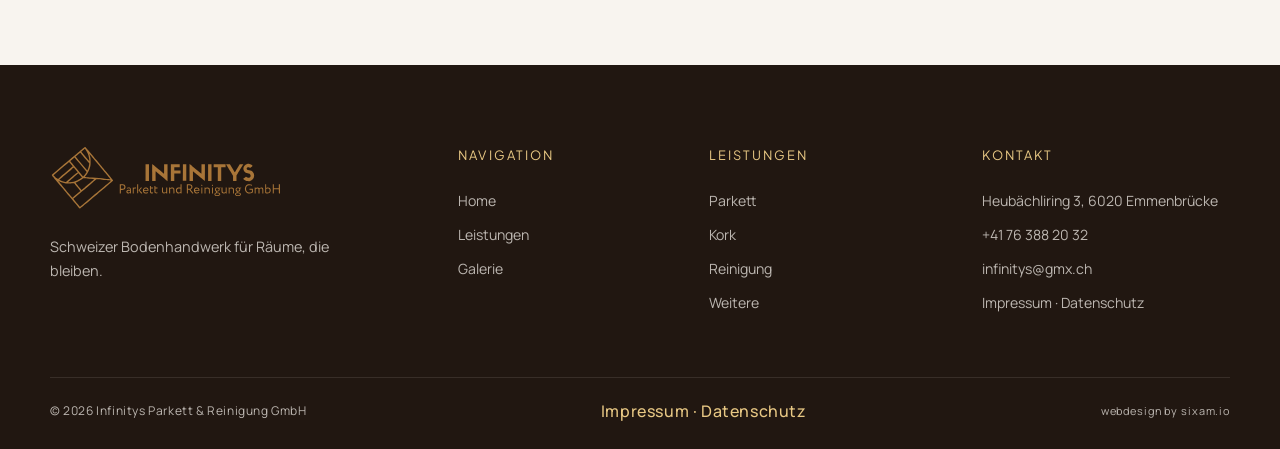
==== commit cf69e446: "Harden contact form and protect public email" ====
--- a/datenschutz.html
+++ b/datenschutz.html
@@ -31,7 +31,7 @@
           <article class="legal-card glass">
             <h2>Verantwortliche Stelle</h2>
             <p><strong>Infinitys Parkett &amp; Reinigung GmbH</strong><br>Heubächliring 3<br>6020 Emmenbrücke<br>Schweiz</p>
-            <p><a href="/kontakt" data-email-link>E-Mail anzeigen</a><br><a href="tel:+41763882032">+41 76 388 20 32</a></p>
+            <p><a href="/kontakt" data-mail-link>E-Mail anzeigen</a><br><a href="tel:+41763882032">+41 76 388 20 32</a></p>
           </article>
 
           <article class="legal-card glass">
@@ -89,7 +89,7 @@
           <h2>Kurzüberblick</h2>
           <dl>
             <div><dt>Verantwortlich</dt><dd>Infinitys Parkett &amp; Reinigung GmbH</dd></div>
-            <div><dt>Kontakt</dt><dd><a href="/kontakt" data-email-link>E-Mail anzeigen</a></dd></div>
+            <div><dt>Kontakt</dt><dd><a href="/kontakt" data-mail-link>E-Mail anzeigen</a></dd></div>
             <div><dt>Rechtsraum</dt><dd>Schweiz</dd></div>
             <div><dt>Impressum</dt><dd><a href="/impressum">Firmendaten ansehen</a></dd></div>
           </dl>
@@ -98,8 +98,8 @@
     </section>
   </main>
 
-  <footer class="site-footer"><div class="container footer-main"><div class="footer-brand"><img src="assets/infinitys-logo.svg" width="1945" height="555" alt="Infinitys Parkett &amp; Reinigung GmbH" loading="lazy" decoding="async"><p>Schweizer Bodenhandwerk für Räume, die bleiben.</p></div><div><h2 class="footer-title">Navigation</h2><ul class="footer-links"><li><a href="/">Home</a></li><li><a href="/leistungen">Leistungen</a></li><li><a href="/galerie">Galerie</a></li></ul></div><div><h2 class="footer-title">Leistungen</h2><ul class="footer-links"><li><a href="/parkett">Parkett</a></li><li><a href="/kork">Kork</a></li><li><a href="/reinigung">Reinigung</a></li><li><a href="/weitere-leistungen">Weitere</a></li></ul></div><div><h2 class="footer-title">Kontakt</h2><ul class="footer-links"><li>Heubächliring 3, 6020 Emmenbrücke</li><li><a href="tel:+41763882032">+41 76 388 20 32</a></li><li><a href="/kontakt" data-email-link>E-Mail anzeigen</a></li><li><a href="/impressum">Impressum</a> · <a href="/datenschutz">Datenschutz</a></li></ul></div></div><div class="container footer-bottom"><span>© 2026 Infinitys Parkett &amp; Reinigung GmbH</span><strong><a href="/impressum">Impressum</a> · <a href="/datenschutz">Datenschutz</a></strong><a class="footer-credit" href="https://sixam.io" target="_blank" rel="noopener noreferrer">webdesign by sixam.io</a></div></footer>
-  <script src="js/nav.js"></script><script src="js/reveal.js"></script>  <script src="js/email.js"></script>
+  <footer class="site-footer"><div class="container footer-main"><div class="footer-brand"><img src="assets/infinitys-logo.svg" width="1945" height="555" alt="Infinitys Parkett &amp; Reinigung GmbH" loading="lazy" decoding="async"><p>Schweizer Bodenhandwerk für Räume, die bleiben.</p></div><div><h2 class="footer-title">Navigation</h2><ul class="footer-links"><li><a href="/">Home</a></li><li><a href="/leistungen">Leistungen</a></li><li><a href="/galerie">Galerie</a></li></ul></div><div><h2 class="footer-title">Leistungen</h2><ul class="footer-links"><li><a href="/parkett">Parkett</a></li><li><a href="/kork">Kork</a></li><li><a href="/reinigung">Reinigung</a></li><li><a href="/weitere-leistungen">Weitere</a></li></ul></div><div><h2 class="footer-title">Kontakt</h2><ul class="footer-links"><li>Heubächliring 3, 6020 Emmenbrücke</li><li><a href="tel:+41763882032">+41 76 388 20 32</a></li><li><a href="/kontakt" data-mail-link>E-Mail anzeigen</a></li><li><a href="/impressum">Impressum</a> · <a href="/datenschutz">Datenschutz</a></li></ul></div></div><div class="container footer-bottom"><span>© 2026 Infinitys Parkett &amp; Reinigung GmbH</span><strong><a href="/impressum">Impressum</a> · <a href="/datenschutz">Datenschutz</a></strong><a class="footer-credit" href="https://sixam.io" target="_blank" rel="noopener noreferrer">webdesign by sixam.io</a></div></footer>
+  <script src="js/nav.js"></script><script src="js/reveal.js"></script>  <script src="js/contact-link.js"></script>
 
 </body>
 </html>
